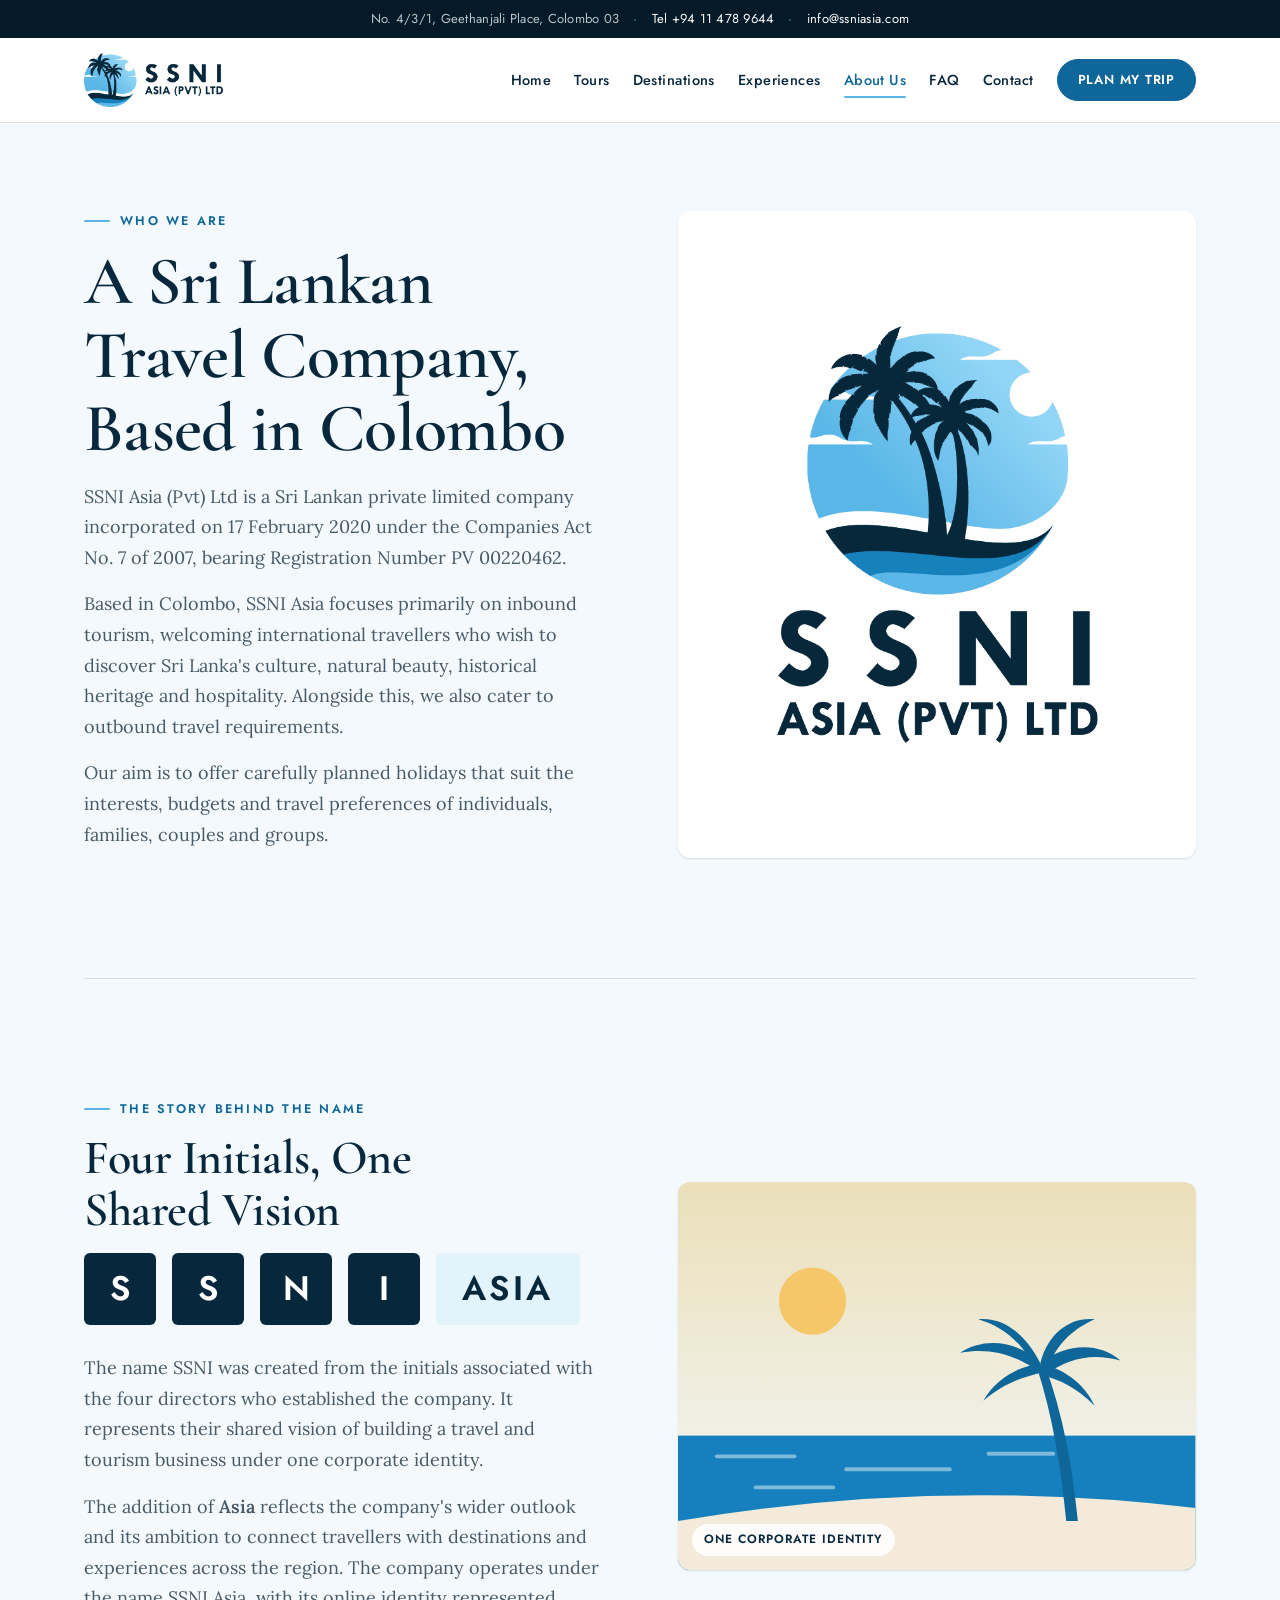
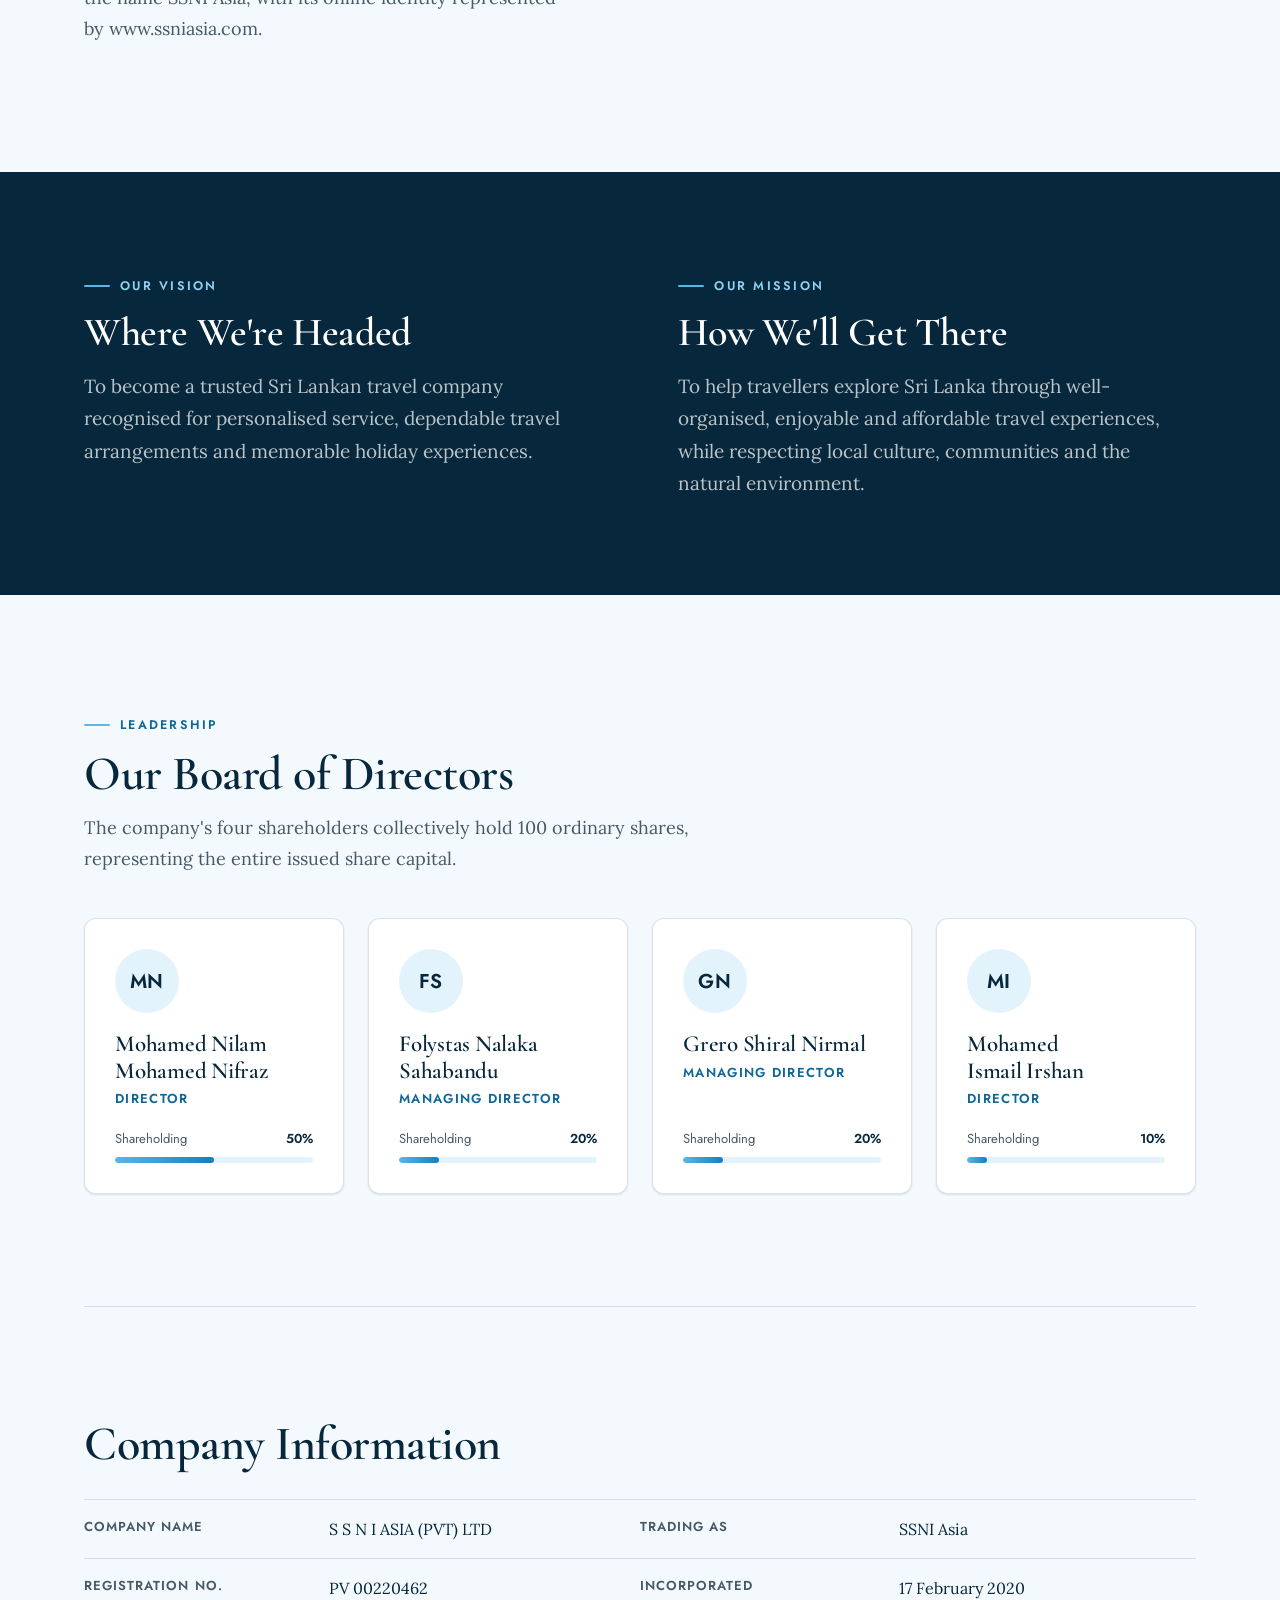
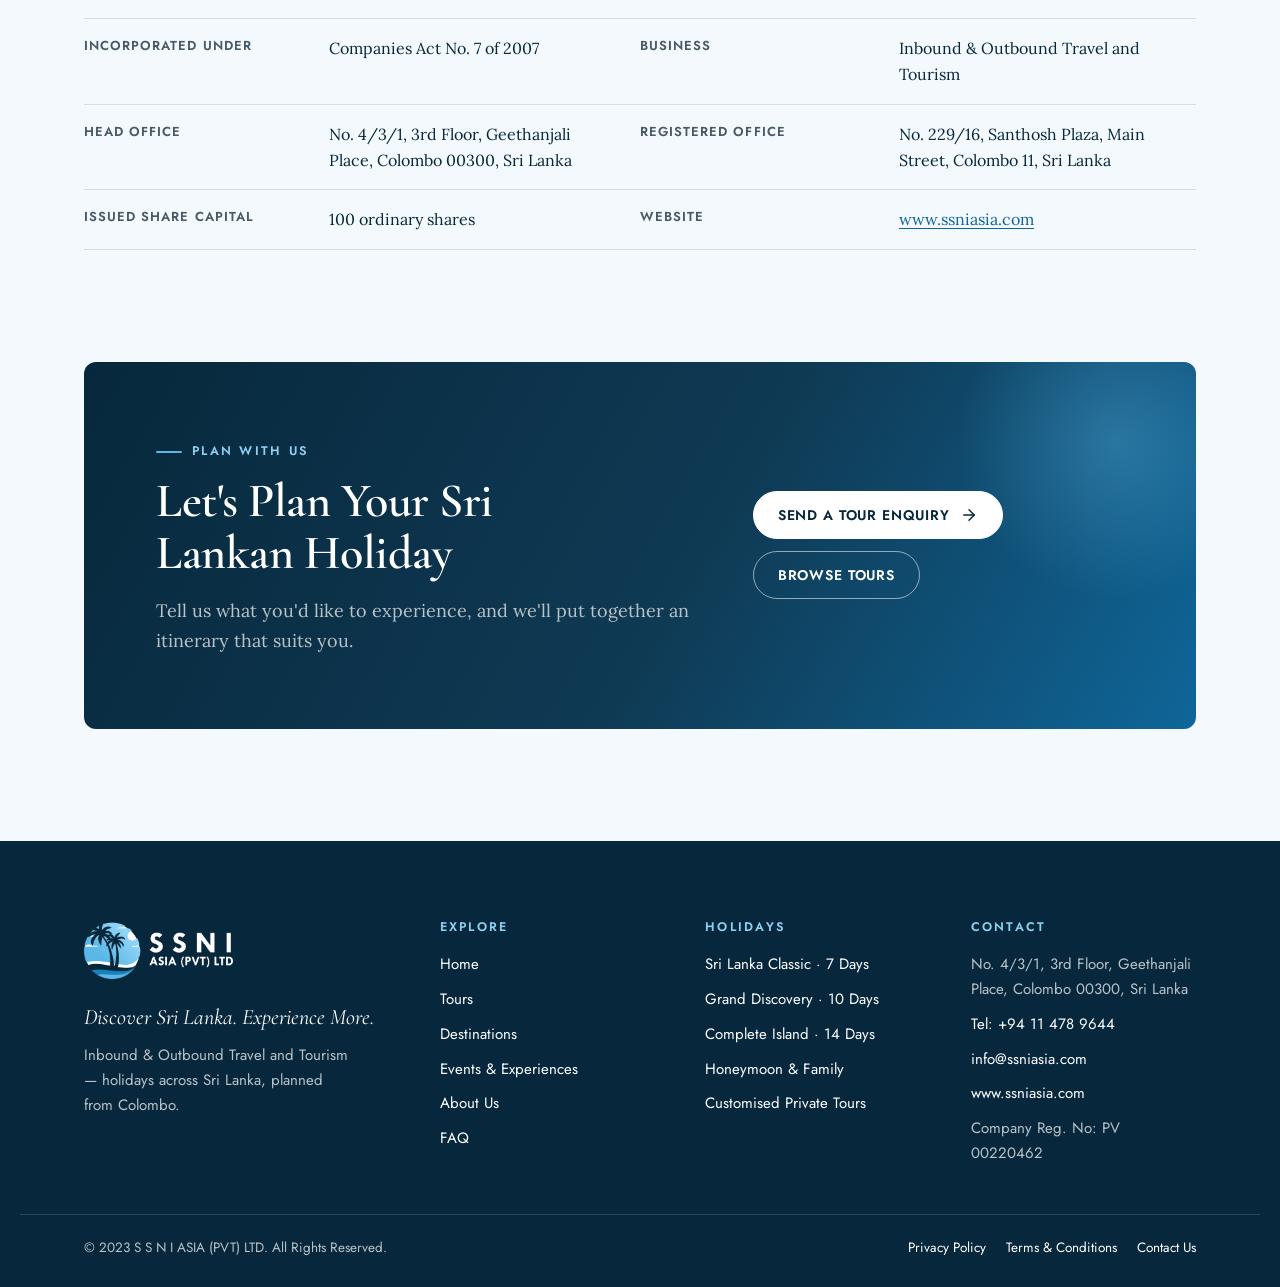
==== about.html @ af708f92 "first commit" ====
<!DOCTYPE html>
<html lang="en">
<head>
<meta charset="utf-8"/>
<meta name="viewport" content="width=device-width, initial-scale=1"/>
<title>About SSNI Asia — S S N I Asia (Pvt) Ltd, Colombo | Sri Lanka Travel Company</title>
<meta name="description" content="SSNI Asia (Pvt) Ltd is a Colombo-based travel and tourism company incorporated in 2020 (Reg. No. PV 00220462), focused on inbound tourism to Sri Lanka and outbound travel arrangements."/>
<meta name="keywords" content="SSNI Asia, S S N I Asia Pvt Ltd, Sri Lanka tours, Sri Lanka holiday packages, inbound tourism Sri Lanka, tailor-made Sri Lanka tour, Colombo travel agency, Sri Lanka travel company"/>
<meta name="robots" content="index, follow"/>
<meta name="author" content="S S N I ASIA (PVT) LTD"/>
<meta name="theme-color" content="#07283c"/>
<link rel="canonical" href="https://www.ssniasia.com/about"/>
<meta property="og:title" content="About SSNI Asia — S S N I Asia (Pvt) Ltd, Colombo | Sri Lanka Travel Company"/>
<meta property="og:description" content="SSNI Asia (Pvt) Ltd is a Colombo-based travel and tourism company incorporated in 2020 (Reg. No. PV 00220462), focused on inbound tourism to Sri Lanka and outbound travel arrangements."/>
<meta property="og:type" content="website"/>
<meta property="og:url" content="https://www.ssniasia.com/about"/>
<meta property="og:site_name" content="SSNI Asia"/>
<meta property="og:locale" content="en_GB"/>
<meta property="og:image" content="https://www.ssniasia.com/assets/img/logo-stacked.png"/>
<meta name="twitter:card" content="summary"/>
<meta name="twitter:title" content="About SSNI Asia — S S N I Asia (Pvt) Ltd, Colombo | Sri Lanka Travel Company"/>
<meta name="twitter:description" content="SSNI Asia (Pvt) Ltd is a Colombo-based travel and tourism company incorporated in 2020 (Reg. No. PV 00220462), focused on inbound tourism to Sri Lanka and outbound travel arrangements."/>
<link rel="icon" type="image/png" href="favicon.png"/>
<link rel="apple-touch-icon" href="apple-touch-icon.png"/>
<script>(function(){var d=document.documentElement;d.className+=" js";/* preloader only on a cold open or a refresh, never on internal navigation */var s=true;try{var n=performance.getEntriesByType&&performance.getEntriesByType("navigation")[0];var r=n?n.type==="reload":(performance.navigation&&performance.navigation.type===1);s=!!r||!sessionStorage.getItem("ssni-seen");sessionStorage.setItem("ssni-seen","1");}catch(e){s=true;}if(s)d.className+=" preload";})();</script>
<link rel="preconnect" href="https://fonts.googleapis.com"/>
<link rel="preconnect" href="https://fonts.gstatic.com" crossorigin/>
<link href="https://fonts.googleapis.com/css2?family=Cormorant+Garamond:ital,wght@0,500;0,600;1,500&amp;family=Jost:wght@400;500;600&amp;family=Lora:ital,wght@0,400;0,500;0,600;1,400&amp;display=swap" rel="stylesheet"/>
<link href="assets/site.css" rel="stylesheet"/>
<script src="assets/seo.js" defer></script>
<script src="assets/site.js" defer></script>
</head>
<body>
<svg xmlns="http://www.w3.org/2000/svg" style="position:absolute;width:0;height:0;overflow:hidden" aria-hidden="true" focusable="false">
<symbol id="scene-rock" viewBox="0 0 400 300"><circle cx="300" cy="86" r="24" fill="var(--s-sun)"/> <path fill="var(--s-far)" d="M0 214 Q60 196 120 208 T240 202 T400 210 V300 H0Z"/> <path fill="var(--s-mid)" d="M132 236 C138 206 146 176 156 154 C162 140 172 132 196 130 C224 128 242 132 250 144 C260 164 270 200 282 236Z"/> <path fill="var(--s-line)" d="M162 148 C190 140 226 140 248 148 L249 153 C226 146 190 146 161 153Z"/> <path fill="var(--s-near)" d="M0 242 Q14.3 229.8 28.6 242.3 Q42.9 227.9 57.1 242.6 Q71.4 224.2 85.7 239.4 Q100.0 233.0 114.3 244.0 Q128.6 229.5 142.9 240.4 Q157.1 218.9 171.4 241.8 Q185.7 221.2 200.0 241.9 Q214.3 224.0 228.6 239.9 Q242.9 224.1 257.1 244.2 Q271.4 225.7 285.7 243.4 Q300.0 223.5 314.3 239.4 Q328.6 222.3 342.9 242.5 Q357.1 228.9 371.4 239.2 Q385.7 220.7 400.0 241.8 V300 H0Z"/></symbol>
<symbol id="scene-stupa" viewBox="0 0 400 300"><circle cx="96" cy="84" r="20" fill="var(--s-sun)"/> <path fill="var(--s-far)" d="M0 222 Q100 208 200 216 T400 214 V300 H0Z"/> <path fill="var(--s-sun)" d="M138 238 C138 178 262 178 262 238Z"/> <rect x="187" y="168" width="26" height="14" fill="var(--s-sun)"/> <path fill="var(--s-sun)" d="M193 168 L200 108 L207 168Z"/> <path fill="var(--s-mid)" d="M150 222 C170 214 230 214 250 222 L252 226 C230 219 170 219 148 226Z" opacity=".35"/> <rect x="112" y="236" width="176" height="12" fill="var(--s-mid)"/> <rect x="96" y="246" width="208" height="10" fill="var(--s-mid)"/> <path fill="var(--s-near)" d="M0 254 H400 V300 H0Z"/> <path fill="var(--s-near)" d="M40 254 V214 Q40 204 48 204 Q56 204 56 214 V254Z M344 254 V214 Q344 204 352 204 Q360 204 360 214 V254Z"/></symbol>
<symbol id="scene-hills" viewBox="0 0 400 300"><circle cx="312" cy="78" r="22" fill="var(--s-sun)"/> <path fill="var(--s-far)" d="M0 168 Q90 116 190 150 T400 132 V300 H0Z"/> <path fill="var(--s-mid)" d="M0 206 Q120 156 240 196 T400 184 V300 H0Z"/> <g fill="none" stroke="var(--s-line)" stroke-width="3" stroke-linecap="round"> <path d="M30 214 Q130 176 230 206"/><path d="M50 230 Q150 194 250 222"/><path d="M70 246 Q170 212 270 238"/> <path d="M262 206 Q330 190 392 196"/><path d="M282 222 Q340 208 396 212"/></g> <path fill="var(--s-near)" d="M0 254 Q150 214 300 248 T400 240 V300 H0Z"/></symbol>
<symbol id="scene-bridge" viewBox="0 0 400 300"><circle cx="80" cy="74" r="20" fill="var(--s-sun)"/> <path fill="var(--s-far)" d="M0 150 Q100 110 200 140 T400 120 V300 H0Z"/> <path fill="var(--s-mid)" fill-rule="evenodd" d="M70 168 H330 V262 H70Z M75.2 262 V190 A9.2 9.2 0 0 1 93.7 190 V262Z M104.1 262 V190 A9.2 9.2 0 0 1 122.6 190 V262Z M133.0 262 V190 A9.2 9.2 0 0 1 151.5 190 V262Z M161.9 262 V190 A9.2 9.2 0 0 1 180.4 190 V262Z M190.8 262 V190 A9.2 9.2 0 0 1 209.2 190 V262Z M219.6 262 V190 A9.2 9.2 0 0 1 238.1 190 V262Z M248.5 262 V190 A9.2 9.2 0 0 1 267.0 190 V262Z M277.4 262 V190 A9.2 9.2 0 0 1 295.9 190 V262Z M306.3 262 V190 A9.2 9.2 0 0 1 324.8 190 V262Z"/> <rect x="64" y="160" width="272" height="9" fill="var(--s-near)"/> <rect x="150" y="146" width="70" height="14" rx="3" fill="var(--s-near)"/> <rect x="224" y="148" width="44" height="12" rx="3" fill="var(--s-near)"/> <path fill="var(--s-near)" d="M0 170 Q50 158 80 172 L84 300 H0Z M400 168 Q350 156 320 172 L316 300 H400Z"/> <path fill="var(--s-near)" d="M0 268 Q16.7 256.4 33.3 267.2 Q50.0 259.9 66.7 270.2 Q83.3 261.3 100.0 268.0 Q116.7 251.7 133.3 265.5 Q150.0 255.4 166.7 268.7 Q183.3 261.0 200.0 267.3 Q216.7 253.8 233.3 267.7 Q250.0 253.6 266.7 265.9 Q283.3 258.8 300.0 265.7 Q316.7 255.9 333.3 270.5 Q350.0 255.0 366.7 269.6 Q383.3 257.3 400.0 269.5 V300 H0Z"/></symbol>
<symbol id="scene-coast" viewBox="0 0 400 300"><circle cx="104" cy="92" r="26" fill="var(--s-sun)"/> <rect x="0" y="196" width="400" height="104" fill="var(--s-sea)"/> <g fill="none" stroke="var(--s-line)" stroke-width="3" stroke-linecap="round"> <path d="M30 212 H90"/><path d="M130 222 H210"/><path d="M60 236 H120"/><path d="M240 210 H290"/></g> <path fill="var(--s-sand)" d="M0 262 Q200 228 400 252 V300 H0Z"/> <path fill="var(--s-near)" d="M300 262 C296 222 290 182 277 142 L283 140 C298 180 305 222 309 262Z"/><path fill="var(--s-near)" d="M280 140 C262 122 236 120 218 132 C240 128 258 132 280 147ZM280 140 C268 116 250 104 232 106 C252 112 266 124 278 147ZM280 140 C286 116 304 104 322 106 C304 114 292 126 284 147ZM280 140 C300 124 326 124 342 138 C320 132 302 136 284 149ZM280 141 C266 141 246 151 236 169 C252 155 266 151 282 147ZM280 141 C296 143 314 155 322 173 C308 159 296 153 280 149Z"/></symbol>
<symbol id="scene-wildlife" viewBox="0 0 400 300"><circle cx="304" cy="96" r="30" fill="var(--s-sun)"/> <path fill="var(--s-far)" d="M0 222 Q120 208 220 218 T400 212 V300 H0Z"/> <path fill="var(--s-mid)" d="M88 252 L92 200 L78 186 L82 183 L95 195 L99 178 L104 178 L102 199 L116 187 L119 190 L104 206 L100 252Z"/> <ellipse cx="98" cy="178" rx="48" ry="11" fill="var(--s-mid)"/> <path fill="var(--s-near)" d="M142 252 V228 C137 214 140 198 152 190 C165 182 190 180 206 186 C218 178 236 182 240 196 C244 208 242 222 246 236 C248 244 252 248 257 248 L255 253 C246 253 240 247 238 239 L236 227 C232 229 228 229 226 227 L226 252 H214 V232 H198 V252 H186 V232 C176 234 166 234 160 232 V252 H148Z"/> <path fill="var(--s-near)" d="M0 250 H400 V300 H0Z"/></symbol>
<symbol id="scene-fort" viewBox="0 0 400 300"><circle cx="96" cy="88" r="22" fill="var(--s-sun)"/> <rect x="0" y="206" width="400" height="94" fill="var(--s-sea)"/> <g fill="none" stroke="var(--s-line)" stroke-width="3" stroke-linecap="round"><path d="M24 222 H84"/><path d="M110 236 H170"/><path d="M320 218 H376"/></g> <path fill="var(--s-sun)" d="M230 232 L237 140 L263 140 L270 232Z"/> <rect x="235" y="124" width="30" height="16" fill="var(--s-near)"/> <path fill="var(--s-near)" d="M233 125 Q250 106 267 125Z"/> <rect x="230" y="138" width="40" height="4" fill="var(--s-near)"/> <path fill="var(--s-near)" d="M0 244 L60 232 L340 232 L400 242 V300 H0Z"/> <path fill="var(--s-mid)" d="M300 232 V212 Q300 200 312 200 Q324 200 324 212 V232Z"/></symbol>
<symbol id="scene-forest" viewBox="0 0 400 300"><path fill="var(--s-far)" d="M0 176 Q22.2 157.8 44.4 177.1 Q66.7 146.8 88.9 175.9 Q111.1 156.6 133.3 177.8 Q155.6 142.8 177.8 176.1 Q200.0 149.9 222.2 174.4 Q244.4 161.6 266.7 175.2 Q288.9 148.0 311.1 173.4 Q333.3 143.1 355.6 174.4 Q377.8 156.3 400.0 173.3 V300 H0Z"/> <rect x="0" y="186" width="400" height="10" fill="var(--s-line)"/> <path fill="var(--s-mid)" d="M0 216 Q25.0 182.7 50.0 217.5 Q75.0 178.0 100.0 218.7 Q125.0 179.5 150.0 218.5 Q175.0 198.7 200.0 215.8 Q225.0 174.0 250.0 216.9 Q275.0 175.2 300.0 213.7 Q325.0 186.8 350.0 214.5 Q375.0 184.8 400.0 216.4 V300 H0Z"/> <rect x="0" y="226" width="400" height="8" fill="var(--s-line)"/> <path fill="var(--s-near)" d="M0 254 Q28.6 225.3 57.1 254.4 Q85.7 212.5 114.3 253.8 Q142.9 223.8 171.4 254.5 Q200.0 232.5 228.6 254.1 Q257.1 220.5 285.7 255.8 Q314.3 235.0 342.9 252.8 Q371.4 235.1 400.0 255.9 V300 H0Z"/></symbol>
<symbol id="scene-temple" viewBox="0 0 400 300"><path fill="var(--s-far)" d="M0 176 Q100 136 200 166 T400 150 V300 H0Z"/> <rect x="142" y="196" width="116" height="42" fill="var(--s-mid)"/> <path fill="var(--s-near)" d="M126 200 L150 176 L250 176 L274 200Z"/> <rect x="170" y="158" width="60" height="20" fill="var(--s-mid)"/> <path fill="var(--s-near)" d="M158 162 L178 140 L222 140 L242 162Z"/> <path fill="var(--s-near)" d="M197 140 L200 122 L203 140Z"/> <rect x="0" y="236" width="400" height="64" fill="var(--s-sea)"/> <g fill="none" stroke="var(--s-line)" stroke-width="3" stroke-linecap="round"><path d="M150 252 H250"/><path d="M170 266 H230"/><path d="M30 258 H90"/><path d="M310 262 H370"/></g></symbol>
<symbol id="scene-surf" viewBox="0 0 400 300"><circle cx="318" cy="80" r="22" fill="var(--s-sun)"/> <rect x="0" y="216" width="400" height="84" fill="var(--s-far)"/> <path fill="var(--s-mid)" d="M0 236 C80 236 140 206 178 164 C206 132 258 120 290 142 C312 158 306 184 286 186 C300 170 290 154 272 158 C238 166 228 216 302 238 L400 238 V300 H0Z"/> <g fill="none" stroke="var(--s-line)" stroke-width="3" stroke-linecap="round"><path d="M196 168 C220 144 256 136 280 150"/><path d="M40 260 H120"/><path d="M220 262 H330"/></g> <path fill="var(--s-near)" d="M0 278 Q200 262 400 276 V300 H0Z"/></symbol>
<symbol id="scene-lantern" viewBox="0 0 400 300"><g fill="none" stroke="var(--s-line)" stroke-width="2"><path d="M0 40 Q100 80 200 50 T400 44"/></g> <g fill="var(--s-sun)"> <path d="M100 72 L120 104 L100 136 L80 104Z"/><path d="M200 54 L224 92 L200 130 L176 92Z"/><path d="M310 58 L328 88 L310 118 L292 88Z"/></g> <g fill="var(--s-mid)" opacity=".55"><path d="M100 88 L110 104 L100 120 L90 104Z"/><path d="M200 72 L212 92 L200 112 L188 92Z"/><path d="M310 72 L319 88 L310 104 L301 88Z"/></g> <g stroke="var(--s-sun)" stroke-width="2" stroke-linecap="round"><path d="M94 138 V160 M100 138 V166 M106 138 V160 M194 132 V158 M200 132 V164 M206 132 V158 M304 120 V142 M310 120 V148 M316 120 V142"/></g> <path fill="var(--s-near)" d="M0 248 H40 V222 H70 V236 H96 V206 H128 V240 H164 V226 H210 V212 H236 V232 H270 V218 H306 V238 H340 V214 H370 V244 H400 V300 H0Z"/></symbol>
<symbol id="scene-peak" viewBox="0 0 400 300"><circle cx="96" cy="90" r="20" fill="var(--s-sun)"/> <path fill="var(--s-far)" d="M0 212 Q80 172 150 196 L400 186 V300 H0Z"/> <path fill="var(--s-mid)" d="M86 262 L194 96 C198 90 204 90 208 96 L320 262Z"/> <rect x="194" y="86" width="14" height="10" fill="var(--s-near)"/> <path fill="none" stroke="var(--s-sun)" stroke-width="2.5" stroke-dasharray="2 6" stroke-linecap="round" d="M150 250 L230 220 L170 190 L222 160 L190 130 L201 98"/> <path fill="var(--s-near)" d="M0 262 Q16.7 249.2 33.3 262.8 Q50.0 246.6 66.7 260.7 Q83.3 248.4 100.0 264.3 Q116.7 245.6 133.3 260.1 Q150.0 248.4 166.7 262.7 Q183.3 250.0 200.0 264.8 Q216.7 249.7 233.3 261.7 Q250.0 245.2 266.7 262.8 Q283.3 252.1 300.0 260.9 Q316.7 250.0 333.3 259.3 Q350.0 248.8 366.7 263.4 Q383.3 250.8 400.0 264.1 V300 H0Z"/></symbol>
<symbol id="scene-village" viewBox="0 0 400 300"><circle cx="100" cy="86" r="22" fill="var(--s-sun)"/> <path fill="var(--s-far)" d="M0 220 Q120 204 240 214 T400 206 V300 H0Z"/> <rect x="104" y="218" width="64" height="34" fill="var(--s-mid)"/> <path fill="var(--s-near)" d="M94 222 L136 190 L178 222Z"/> <rect x="128" y="232" width="14" height="20" fill="var(--s-near)"/> <rect x="186" y="226" width="48" height="26" fill="var(--s-mid)"/> <path fill="var(--s-near)" d="M178 230 L210 204 L242 230Z"/> <g transform="translate(14 -10)"><path fill="var(--s-near)" d="M300 262 C296 222 290 182 277 142 L283 140 C298 180 305 222 309 262Z"/><path fill="var(--s-near)" d="M280 140 C262 122 236 120 218 132 C240 128 258 132 280 147ZM280 140 C268 116 250 104 232 106 C252 112 266 124 278 147ZM280 140 C286 116 304 104 322 106 C304 114 292 126 284 147ZM280 140 C300 124 326 124 342 138 C320 132 302 136 284 149ZM280 141 C266 141 246 151 236 169 C252 155 266 151 282 147ZM280 141 C296 143 314 155 322 173 C308 159 296 153 280 149Z"/></g> <path fill="var(--s-near)" d="M0 252 H400 V300 H0Z"/></symbol>
<symbol id="scene-wetland" viewBox="0 0 400 300"><circle cx="300" cy="92" r="24" fill="var(--s-sun)"/> <path fill="var(--s-far)" d="M0 206 Q100 196 200 202 T400 198 V300 H0Z"/> <rect x="0" y="222" width="400" height="78" fill="var(--s-sea)"/> <g fill="none" stroke="var(--s-line)" stroke-width="3" stroke-linecap="round"><path d="M60 240 H150"/><path d="M220 252 H330"/><path d="M110 270 H190"/></g> <g fill="none" stroke="var(--s-near)" stroke-width="3" stroke-linecap="round"><path d="M90 110 q8 -8 16 0 q8 -8 16 0"/><path d="M140 86 q6 -6 12 0 q6 -6 12 0"/><path d="M190 120 q7 -7 14 0 q7 -7 14 0"/></g> <g stroke="var(--s-near)" stroke-width="3" stroke-linecap="round"><path d="M20 300 V238 M30 300 V226 M40 300 V244 M360 300 V232 M370 300 V220 M380 300 V240"/></g> <path fill="var(--s-near)" d="M244 222 V196 M244 196 C244 184 256 182 258 192 L268 194 L258 198 C256 212 250 216 244 222Z M240 222 L236 246 M248 222 L250 246" stroke="var(--s-near)" stroke-width="2.5"/></symbol>
<symbol id="i-arrow-right" viewBox="0 0 24 24" fill="none" stroke="currentColor" stroke-width="1.9" stroke-linecap="round" stroke-linejoin="round"><path d="M5 12h14"/><path d="m12 5 7 7-7 7"/></symbol>
<symbol id="i-arrow-left" viewBox="0 0 24 24" fill="none" stroke="currentColor" stroke-width="1.9" stroke-linecap="round" stroke-linejoin="round"><path d="M19 12H5"/><path d="m12 19-7-7 7-7"/></symbol>
<symbol id="i-phone" viewBox="0 0 24 24" fill="none" stroke="currentColor" stroke-width="1.9" stroke-linecap="round" stroke-linejoin="round"><path d="M13.832 16.568a1 1 0 0 0 1.213-.303l.355-.465A2 2 0 0 1 17 15h3a2 2 0 0 1 2 2v3a2 2 0 0 1-2 2A18 18 0 0 1 2 4a2 2 0 0 1 2-2h3a2 2 0 0 1 2 2v3a2 2 0 0 1-.598 1.5l-.466.355a1 1 0 0 0-.302 1.214 14.9 14.9 0 0 0 6.196 6.196z"/></symbol>
<symbol id="i-mail" viewBox="0 0 24 24" fill="none" stroke="currentColor" stroke-width="1.9" stroke-linecap="round" stroke-linejoin="round"><rect width="20" height="16" x="2" y="4" rx="2"/><path d="m22 7-8.97 5.7a1.94 1.94 0 0 1-2.06 0L2 7"/></symbol>
<symbol id="i-pin" viewBox="0 0 24 24" fill="none" stroke="currentColor" stroke-width="1.9" stroke-linecap="round" stroke-linejoin="round"><path d="M20 10c0 6-8 12-8 12s-8-6-8-12a8 8 0 0 1 16 0"/><circle cx="12" cy="10" r="3"/></symbol>
<symbol id="i-globe" viewBox="0 0 24 24" fill="none" stroke="currentColor" stroke-width="1.9" stroke-linecap="round" stroke-linejoin="round"><circle cx="12" cy="12" r="10"/><path d="M2 12h20"/><path d="M12 2a15.3 15.3 0 0 1 4 10 15.3 15.3 0 0 1-4 10 15.3 15.3 0 0 1-4-10 15.3 15.3 0 0 1 4-10z"/></symbol>
<symbol id="i-building" viewBox="0 0 24 24" fill="none" stroke="currentColor" stroke-width="1.9" stroke-linecap="round" stroke-linejoin="round"><rect width="16" height="20" x="4" y="2" rx="2"/><path d="M9 22v-4h6v4"/><path d="M8 6h.01M16 6h.01M12 6h.01M12 10h.01M12 14h.01M16 10h.01M16 14h.01M8 10h.01M8 14h.01"/></symbol>
<symbol id="i-id" viewBox="0 0 24 24" fill="none" stroke="currentColor" stroke-width="1.9" stroke-linecap="round" stroke-linejoin="round"><rect width="20" height="14" x="2" y="5" rx="2"/><circle cx="8" cy="12" r="2.5"/><path d="M14 10h4M14 14h4"/></symbol>
<symbol id="i-plus" viewBox="0 0 24 24" fill="none" stroke="currentColor" stroke-width="1.9" stroke-linecap="round" stroke-linejoin="round"><path d="M12 5v14"/><path d="M5 12h14"/></symbol>
<symbol id="i-check" viewBox="0 0 24 24" fill="none" stroke="currentColor" stroke-width="1.9" stroke-linecap="round" stroke-linejoin="round"><path d="M20 6 9 17l-5-5"/></symbol>
<symbol id="i-info" viewBox="0 0 24 24" fill="none" stroke="currentColor" stroke-width="1.9" stroke-linecap="round" stroke-linejoin="round"><circle cx="12" cy="12" r="10"/><path d="M12 16v-4"/><path d="M12 8h.01"/></symbol>
<symbol id="i-compass" viewBox="0 0 24 24" fill="none" stroke="currentColor" stroke-width="1.9" stroke-linecap="round" stroke-linejoin="round"><circle cx="12" cy="12" r="10"/><path d="m16.24 7.76-2.12 6.36-6.36 2.12 2.12-6.36 6.36-2.12z"/></symbol>
<symbol id="i-menu" viewBox="0 0 24 24" fill="none" stroke="currentColor" stroke-width="1.9" stroke-linecap="round" stroke-linejoin="round"><path d="M3 6h18"/><path d="M3 12h18"/><path d="M3 18h18"/></symbol>
</svg>
<div class="preloader" id="preloader" aria-hidden="true">
  <div class="preloader__mark">
    <img class="preloader__logo" src="favicon.png" alt="" width="512" height="512"/>
    <div class="preloader__bar"></div>
  </div>
</div>
<a class="sr-only skip-link" href="#main">Skip to content</a>

<div class="topbar">
  <div class="wrap topbar__inner">
    <span class="topbar__addr">No. 4/3/1, Geethanjali Place, Colombo 03</span>
    <span class="topbar__sep" aria-hidden="true">·</span>
    <a href="tel:+94114789644">Tel +94 11 478 9644</a>
    <span class="topbar__sep" aria-hidden="true">·</span>
    <a href="mailto:info@ssniasia.com">info@ssniasia.com</a>
  </div>
</div>

<header class="site-nav">
  <div class="wrap site-nav__inner">
    <a class="brand" href="./" aria-label="SSNI Asia — home">
      <img class="brand__img" src="logo.png" alt="S S N I ASIA (PVT) LTD" width="927" height="360"/>
    </a>
    <button class="nav-toggle" type="button" aria-label="Open menu" aria-expanded="false" aria-controls="site-menu"><svg aria-hidden="true" focusable="false"><use href="#i-menu"/></svg></button>
    <nav class="nav-links" id="site-menu" aria-label="Main">
      <a href="./">Home</a>
      <a href="tours.html">Tours</a>
      <a href="destinations.html">Destinations</a>
      <a href="experiences.html">Experiences</a>
      <a href="about.html" aria-current="page">About Us</a>
      <a href="faq.html">FAQ</a>
      <a href="contact.html">Contact</a>
      <a class="btn btn-primary" href="contact.html#enquiry">Plan My Trip</a>
    </nav>
  </div>
</header>
<main id="main">
<section class="section wrap split" style="padding-top:clamp(48px,7vw,80px)">
  <div>
    <span class="kicker">Who we are</span>
    <h1>A Sri Lankan Travel Company, Based in Colombo</h1>
    <p class="lead">SSNI Asia (Pvt) Ltd is a Sri Lankan private limited company incorporated on 17 February 2020 under the Companies Act No. 7 of 2007, bearing Registration Number PV 00220462.</p>
    <p class="lead">Based in Colombo, SSNI Asia focuses primarily on inbound tourism, welcoming international travellers who wish to discover Sri Lanka's culture, natural beauty, historical heritage and hospitality. Alongside this, we also cater to outbound travel requirements.</p>
    <p class="lead">Our aim is to offer carefully planned holidays that suit the interests, budgets and travel preferences of individuals, families, couples and groups.</p>
  </div>
  <figure class="plate ar-4-5" style="background:var(--color-white);display:grid;place-items:center">
    <img src="assets/img/logo-stacked.png" alt="SSNI Asia (Pvt) Ltd logo — palms over the sea" width="506" height="667" style="position:static;width:62%;height:auto;object-fit:contain" loading="lazy"/>
  </figure>
</section>

<hr class="rule rule--inset"/>

<section class="section wrap split split--reverse">
  <figure class="plate scene--dawn ar-4-3"><svg viewBox="0 0 400 300" preserveAspectRatio="xMidYMax slice" role="img" aria-label="Illustration: One corporate identity"><use href="#scene-coast"/></svg><figcaption class="plate__tag">One corporate identity</figcaption></figure>
  <div>
    <span class="kicker">The story behind the name</span>
    <h2>Four Initials, One Shared Vision</h2>
    <div class="letters" aria-hidden="true"><span>S</span><span>S</span><span>N</span><span>I</span><span class="letters__wide">ASIA</span></div>
    <p class="lead">The name SSNI was created from the initials associated with the four directors who established the company. It represents their shared vision of building a travel and tourism business under one corporate identity.</p>
    <p class="lead">The addition of <strong>Asia</strong> reflects the company's wider outlook and its ambition to connect travellers with destinations and experiences across the region. The company operates under the name SSNI Asia, with its online identity represented by www.ssniasia.com.</p>
  </div>
</section>

<section class="vm-band">
  <div class="wrap vm-band__inner">
    <div>
      <span class="kicker">Our vision</span>
      <h2>Where We're Headed</h2>
      <p>To become a trusted Sri Lankan travel company recognised for personalised service, dependable travel arrangements and memorable holiday experiences.</p>
    </div>
    <div>
      <span class="kicker">Our mission</span>
      <h2>How We'll Get There</h2>
      <p>To help travellers explore Sri Lanka through well-organised, enjoyable and affordable travel experiences, while respecting local culture, communities and the natural environment.</p>
    </div>
  </div>
</section>

<section class="section wrap">
  <div class="section-head">
    <div>
      <span class="kicker">Leadership</span>
      <h2>Our Board of Directors</h2>
      <p class="lead">The company's four shareholders collectively hold 100 ordinary shares, representing the entire issued share capital.</p>
    </div>
  </div>
  <div class="grid cols-4">
    <article class="card director" data-share>
      <div class="director__mono" aria-hidden="true">MN</div>
      <h3>Mohamed Nilam Mohamed Nifraz</h3>
      <p class="director__role">Director</p>
      <div class="share"><div class="share__row"><span>Shareholding</span><strong>50%</strong></div><div class="share__bar" role="img" aria-label="50 percent shareholding"><span style="--pct:50%"></span></div></div>
    </article>
    <article class="card director" data-share>
      <div class="director__mono" aria-hidden="true">FS</div>
      <h3>Folystas Nalaka Sahabandu</h3>
      <p class="director__role">Managing Director</p>
      <div class="share"><div class="share__row"><span>Shareholding</span><strong>20%</strong></div><div class="share__bar" role="img" aria-label="20 percent shareholding"><span style="--pct:20%"></span></div></div>
    </article>
    <article class="card director" data-share>
      <div class="director__mono" aria-hidden="true">GN</div>
      <h3>Grero Shiral Nirmal</h3>
      <p class="director__role">Managing Director</p>
      <div class="share"><div class="share__row"><span>Shareholding</span><strong>20%</strong></div><div class="share__bar" role="img" aria-label="20 percent shareholding"><span style="--pct:20%"></span></div></div>
    </article>
    <article class="card director" data-share>
      <div class="director__mono" aria-hidden="true">MI</div>
      <h3>Mohamed Ismail Irshan</h3>
      <p class="director__role">Director</p>
      <div class="share"><div class="share__row"><span>Shareholding</span><strong>10%</strong></div><div class="share__bar" role="img" aria-label="10 percent shareholding"><span style="--pct:10%"></span></div></div>
    </article>
  </div>
</section>

<hr class="rule rule--inset"/>

<section class="section wrap">
  <h2 style="margin-bottom:28px">Company Information</h2>
  <dl class="co-facts">
    <div><dt>Company name</dt><dd>S S N I ASIA (PVT) LTD</dd></div>
    <div><dt>Trading as</dt><dd>SSNI Asia</dd></div>
    <div><dt>Registration no.</dt><dd>PV 00220462</dd></div>
    <div><dt>Incorporated</dt><dd>17 February 2020</dd></div>
    <div><dt>Incorporated under</dt><dd>Companies Act No. 7 of 2007</dd></div>
    <div><dt>Business</dt><dd>Inbound &amp; Outbound Travel and Tourism</dd></div>
    <div><dt>Head office</dt><dd>No. 4/3/1, 3rd Floor, Geethanjali Place, Colombo 00300, Sri Lanka</dd></div>
    <div><dt>Registered office</dt><dd>No. 229/16, Santhosh Plaza, Main Street, Colombo 11, Sri Lanka</dd></div>
    <div><dt>Issued share capital</dt><dd>100 ordinary shares</dd></div>
    <div><dt>Website</dt><dd><a href="https://www.ssniasia.com/">www.ssniasia.com</a></dd></div>
  </dl>
</section>

<section class="section section--flush-top wrap">
  <div class="cta-band">
    <div>
      <span class="kicker">Plan with us</span>
      <h2>Let's Plan Your Sri Lankan Holiday</h2>
      <p class="lead" style="margin-bottom:0">Tell us what you'd like to experience, and we'll put together an itinerary that suits you.</p>
    </div>
    <div class="cta-row" style="margin:0">
      <a href="contact.html#enquiry" class="btn btn-light">Send a tour enquiry <svg aria-hidden="true" focusable="false"><use href="#i-arrow-right"/></svg></a>
      <a href="tours.html" class="btn btn-outline-light">Browse tours</a>
    </div>
  </div>
</section>
</main>

<footer class="site-footer">
  <div class="wrap site-footer__inner">
    <div class="footer-brand">
      <a class="brand" href="./" aria-label="SSNI Asia — home">
        <img class="brand__img" src="logo-reversed.png" alt="S S N I ASIA (PVT) LTD" width="927" height="360" loading="lazy"/>
      </a>
      <p class="footer-brand__tag">Discover Sri Lanka. Experience More.</p>
      <p>Inbound &amp; Outbound Travel and Tourism — holidays across Sri Lanka, planned from Colombo.</p>
    </div>
    <div class="footer-col">
      <h2>Explore</h2>
      <ul>
        <li><a href="./">Home</a></li>
        <li><a href="tours.html">Tours</a></li>
        <li><a href="destinations.html">Destinations</a></li>
        <li><a href="experiences.html">Events &amp; Experiences</a></li>
        <li><a href="about.html">About Us</a></li>
        <li><a href="faq.html">FAQ</a></li>
      </ul>
    </div>
    <div class="footer-col">
      <h2>Holidays</h2>
      <ul>
        <li><a href="tours.html#classic">Sri Lanka Classic · 7 Days</a></li>
        <li><a href="tours.html#grand">Grand Discovery · 10 Days</a></li>
        <li><a href="tours.html#complete">Complete Island · 14 Days</a></li>
        <li><a href="tours.html#styles">Honeymoon &amp; Family</a></li>
        <li><a href="tours.html#custom">Customised Private Tours</a></li>
      </ul>
    </div>
    <div class="footer-col">
      <h2>Contact</h2>
      <ul>
        <li>No. 4/3/1, 3rd Floor, Geethanjali Place, Colombo 00300, Sri Lanka</li>
        <li><a href="tel:+94114789644">Tel: +94 11 478 9644</a></li>
        <li><a href="mailto:info@ssniasia.com">info@ssniasia.com</a></li>
        <li><a href="https://www.ssniasia.com/">www.ssniasia.com</a></li>
        <li>Company Reg. No: PV 00220462</li>
      </ul>
    </div>
  </div>
  <div class="wrap footer-bottom">
    <span>© 2023 S S N I ASIA (PVT) LTD. All Rights Reserved.</span>
    <span class="footer-bottom__links"><a href="privacy.html">Privacy Policy</a><a href="terms.html">Terms &amp; Conditions</a><a href="contact.html">Contact Us</a></span>
  </div>
</footer>
<a class="fab" href="contact.html#enquiry" aria-label="Plan my trip — send a tour enquiry"><svg aria-hidden="true" focusable="false"><use href="#i-compass"/></svg><span>Plan My Trip</span></a>
</body>
</html>
---- assets/site.css ----
/* ==========================================================================
   SSNI Asia — "Island" design system
   Cormorant Garamond headings · Lora body · Jost UI (geometric, echoes the
   logo's wordmark). Plain CSS on plain HTML, single light theme.

   Token rules
   1. Brand tokens are sampled from logo.jpg — never hard-code a hex below
      the :root block; reach for a role token instead.
   2. Role tokens (--color-bg, --color-text, --color-brand…) are what
      components use. Retune a role and every component follows.
   3. Text-on-white uses only the -700/-900 shades (≥ 4.5:1). The pure logo
      blues (--color-ocean, --color-sky) are for marks, fills and large type.
   ========================================================================== */

:root {
  /* — brand palette, sampled from the logo — */
  --color-navy: #07283c;          /* wordmark + palm silhouettes            */
  --color-navy-900: #041a28;
  --color-navy-700: #0f3a54;
  --color-ocean: #1580bd;         /* the deep wave                           */
  --color-ocean-700: #0f6699;     /* text-safe ocean (6:1 on white)          */
  --color-sky: #5bb6e6;           /* the circle's sky                        */
  --color-sky-300: #8fd0f2;       /* the light upper sky                     */
  --color-sky-100: #e3f3fc;
  --color-sky-50: #f3f9fd;
  --color-white: #ffffff;         /* sun, clouds, the white wave             */
  /* two supporting warms — the beach and a low sun — used sparingly so the
     blues stay the brand */
  --color-sand: #f3ead9;
  --color-sun: #f6c768;

  /* — roles — */
  --color-bg: var(--color-sky-50);
  --color-surface: var(--color-white);
  --color-surface-2: var(--color-sky-100);
  --color-text: #0b2232;
  --color-text-muted: color-mix(in srgb, var(--color-text) 74%, var(--color-bg));
  --color-heading: var(--color-navy);
  --color-brand: var(--color-ocean-700);       /* buttons, links            */
  --color-brand-hover: var(--color-navy);
  --color-accent: var(--color-sky);            /* rules, marks, underlines  */
  --color-kicker: var(--color-ocean-700);
  --color-divider: color-mix(in srgb, var(--color-navy) 13%, transparent);
  --color-focus: var(--color-ocean);
  --color-band: var(--color-navy);             /* topbar, stat band, footer */
  --color-band-deep: var(--color-navy-900);
  --color-on-band: var(--color-white);
  --color-on-band-muted: color-mix(in srgb, var(--color-white) 72%, var(--color-navy));
  --color-success: #12704a;
  --color-success-bg: #e6f5ee;
  --color-error: #a3262a;
  --color-error-bg: #fbeceb;

  /* — type — */
  --font-heading: "Cormorant Garamond", Georgia, "Times New Roman", serif;
  --font-body: "Lora", Georgia, "Times New Roman", serif;
  --font-ui: "Jost", "Futura", system-ui, -apple-system, "Segoe UI", sans-serif;

  /* — shape & depth (shadows tinted with the navy, never grey) — */
  --radius-sm: 3px;
  --radius-md: 6px;
  --radius-lg: 12px;
  --radius-pill: 999px;
  --shadow-sm: 0 1px 2px color-mix(in srgb, var(--color-navy) 12%, transparent);
  --shadow-md: 0 4px 14px color-mix(in srgb, var(--color-navy) 12%, transparent);
  --shadow-lg: 0 16px 40px color-mix(in srgb, var(--color-navy) 18%, transparent);

  /* — layout — */
  --wrap: 1240px;
  --pad: clamp(16px, 5vw, 64px);
  --nav-h: 84px;
  --ease: cubic-bezier(0.4, 0, 0.2, 1);
}

/* ==========================================================================
   Base
   ========================================================================== */
*, *::before, *::after { box-sizing: border-box; }
html { -webkit-text-size-adjust: 100%; scroll-behavior: smooth; scroll-padding-top: 90px; }
@media (prefers-reduced-motion: reduce) { html { scroll-behavior: auto; } }

body {
  margin: 0;
  background: var(--color-bg);
  color: var(--color-text);
  font-family: var(--font-body);
  font-size: 16px;
  line-height: 1.65;
  -webkit-font-smoothing: antialiased;
  overflow-x: hidden;
}
img, svg, video { display: block; max-width: 100%; }
a { color: var(--color-brand); text-underline-offset: 3px; }
a:hover { color: var(--color-brand-hover); }
:focus-visible { outline: 2px solid var(--color-focus); outline-offset: 3px; border-radius: 2px; }

h1, h2, h3, h4 {
  font-family: var(--font-heading);
  color: var(--color-heading);
  font-weight: 600;
  line-height: 1.08;
  letter-spacing: -0.01em;
  margin: 0 0 16px;
  text-wrap: balance;
}
h1 { font-size: clamp(40px, 6vw, 68px); }
h2 { font-size: clamp(32px, 4.2vw, 48px); }
h3 { font-size: clamp(22px, 2.2vw, 27px); line-height: 1.15; }
p { margin: 0 0 16px; text-wrap: pretty; }
strong { font-weight: 600; }

.lead { font-size: 18px; line-height: 1.7; color: var(--color-text-muted); max-width: 60ch; }
.text-muted { color: var(--color-text-muted); }
.center { text-align: center; }
.center .lead { margin-left: auto; margin-right: auto; }

.kicker {
  display: inline-flex; align-items: center; gap: 10px;
  font-family: var(--font-ui); font-size: 12.5px; font-weight: 600;
  letter-spacing: 0.18em; text-transform: uppercase;
  color: var(--color-kicker);
  margin-bottom: 14px;
}
.kicker::before {
  content: ""; width: 26px; height: 2px; border-radius: 2px;
  background: var(--color-accent);
}
.center .kicker::after {
  content: ""; width: 26px; height: 2px; border-radius: 2px;
  background: var(--color-accent);
}

.sr-only {
  position: absolute; width: 1px; height: 1px; padding: 0; margin: -1px;
  overflow: hidden; clip: rect(0 0 0 0); white-space: nowrap; border: 0;
}
.skip-link:focus {
  position: fixed; top: 12px; left: 12px; z-index: 10000;
  width: auto; height: auto; clip: auto; margin: 0;
  padding: 10px 16px; background: var(--color-surface); border-radius: var(--radius-md);
  box-shadow: var(--shadow-md); font-family: var(--font-ui);
}

/* ==========================================================================
   Layout
   ========================================================================== */
.wrap { width: 100%; max-width: var(--wrap); margin: 0 auto; padding-left: var(--pad); padding-right: var(--pad); }
.section { padding-top: clamp(64px, 9vw, 112px); padding-bottom: clamp(64px, 9vw, 112px); }
.section--tight { padding-top: clamp(40px, 6vw, 64px); padding-bottom: clamp(40px, 6vw, 64px); }
.section--flush-top { padding-top: 0; }
.section--alt { background: var(--color-surface); }
.page-intro { padding-top: clamp(44px, 7vw, 80px); padding-bottom: clamp(28px, 4vw, 40px); }
.page-intro h1 { max-width: 18ch; }

.section-head {
  display: flex; align-items: flex-end; justify-content: space-between;
  gap: 24px; flex-wrap: wrap; margin-bottom: clamp(28px, 4vw, 44px);
}
.section-head h2 { margin: 0; }
.section-head .lead { margin: 12px 0 0; }

.grid { display: grid; gap: 24px; }
.grid.gap-lg { gap: clamp(24px, 3vw, 40px); }
.cols-2 { grid-template-columns: repeat(2, minmax(0, 1fr)); }
.cols-3 { grid-template-columns: repeat(3, minmax(0, 1fr)); }
.cols-4 { grid-template-columns: repeat(4, minmax(0, 1fr)); }
.cols-5 { grid-template-columns: repeat(5, minmax(0, 1fr)); }
@media (max-width: 1080px) { .cols-5 { grid-template-columns: repeat(3, minmax(0, 1fr)); } .cols-4 { grid-template-columns: repeat(2, minmax(0, 1fr)); } }
@media (max-width: 860px)  { .cols-3, .cols-5 { grid-template-columns: repeat(2, minmax(0, 1fr)); } }
@media (max-width: 600px)  { .cols-2, .cols-3, .cols-4, .cols-5 { grid-template-columns: minmax(0, 1fr); } }

.split { display: grid; grid-template-columns: minmax(0, 1fr) minmax(0, 1fr); gap: clamp(32px, 6vw, 80px); align-items: center; }
.split--wide-media { grid-template-columns: minmax(0, 0.9fr) minmax(0, 1.1fr); }
.split--top { align-items: start; }
@media (min-width: 861px) { .split--reverse > :first-child { order: 2; } }
@media (max-width: 860px) { .split, .split--wide-media { grid-template-columns: minmax(0, 1fr); } }

.rule { border: 0; height: 1px; background: var(--color-divider); margin: 0; }
.rule--inset { max-width: calc(var(--wrap) - 2 * var(--pad)); margin: 0 auto; width: calc(100% - 2 * var(--pad)); }

/* ==========================================================================
   Buttons
   ========================================================================== */
.btn {
  --btn-bg: transparent; --btn-fg: var(--color-heading); --btn-bd: var(--color-heading);
  position: relative; isolation: isolate; overflow: hidden;
  display: inline-flex; align-items: center; justify-content: center; gap: 10px;
  min-height: 48px; padding: 0 24px;
  font-family: var(--font-ui); font-size: 14px; font-weight: 600; letter-spacing: 0.06em; text-transform: uppercase;
  text-decoration: none; color: var(--btn-fg);
  background: var(--btn-bg); border: 1.5px solid var(--btn-bd); border-radius: var(--radius-pill);
  cursor: pointer; white-space: nowrap;
  transition: color 0.3s var(--ease), background-color 0.3s var(--ease), border-color 0.3s var(--ease), transform 0.2s var(--ease);
}
.btn svg { width: 18px; height: 18px; flex: none; transition: transform 0.3s var(--ease); }
.btn:hover svg { transform: translateX(3px); }
.btn:active { transform: translateY(1px); }
.btn-primary { --btn-bg: var(--color-brand); --btn-fg: var(--color-white); --btn-bd: var(--color-brand); }
.btn-primary:hover { --btn-bg: var(--color-brand-hover); --btn-bd: var(--color-brand-hover); color: var(--color-white); }
/* outline buttons: a fill sweeps in from the left behind the label */
.btn-secondary::before {
  content: ""; position: absolute; inset: 0; z-index: -1;
  background: var(--color-heading);
  transform: scaleX(0); transform-origin: left center;
  transition: transform 0.35s var(--ease);
}
.btn-secondary:hover { color: var(--color-white); }
.btn-secondary:hover::before { transform: scaleX(1); }
.btn-ghost {
  --btn-bd: transparent; padding: 0; min-height: 40px; border-radius: 0;
  color: var(--color-brand);
}
.btn-ghost:hover { color: var(--color-brand-hover); }
.btn-light { --btn-bg: var(--color-white); --btn-fg: var(--color-navy); --btn-bd: var(--color-white); }
.btn-light:hover { --btn-bg: var(--color-sky-300); --btn-bd: var(--color-sky-300); color: var(--color-navy); }
.btn-outline-light { --btn-fg: var(--color-white); --btn-bd: color-mix(in srgb, var(--color-white) 55%, transparent); }
.btn-outline-light:hover { --btn-bd: var(--color-white); --btn-bg: color-mix(in srgb, var(--color-white) 12%, transparent); color: var(--color-white); }
.btn-block { width: 100%; }
.btn-lg { min-height: 56px; font-size: 15px; padding: 0 32px; }
.btn[disabled] { opacity: 0.6; cursor: progress; }
.cta-row { display: flex; flex-wrap: wrap; gap: 12px; margin-top: 28px; }
@media (prefers-reduced-motion: reduce) { .btn, .btn svg, .btn-secondary::before { transition: none; } }

/* ==========================================================================
   Topbar + navigation (light bar — the logo is drawn for a white ground)
   ========================================================================== */
.topbar {
  background: var(--color-band-deep); color: var(--color-on-band-muted);
  font-family: var(--font-ui); font-size: 13px; letter-spacing: 0.02em;
}
.topbar__inner { display: flex; flex-wrap: wrap; align-items: center; justify-content: center; gap: 4px 14px; min-height: 38px; padding-top: 6px; padding-bottom: 6px; text-align: center; }
.topbar a { color: var(--color-on-band); text-decoration: none; }
.topbar a:hover { color: var(--color-sky-300); }
.topbar__sep { color: var(--color-sky); }
@media (max-width: 720px) { .topbar__addr, .topbar__addr + .topbar__sep { display: none; } }

.site-nav {
  position: sticky; top: 0; z-index: 100;
  background: color-mix(in srgb, var(--color-surface) 94%, transparent);
  -webkit-backdrop-filter: saturate(1.4) blur(10px); backdrop-filter: saturate(1.4) blur(10px);
  border-bottom: 1px solid var(--color-divider);
  transition: box-shadow 0.3s var(--ease);
}
.site-nav.is-condensed { box-shadow: var(--shadow-md); }
.site-nav__inner { display: flex; align-items: center; gap: 24px; min-height: var(--nav-h); transition: min-height 0.3s var(--ease); }
.site-nav.is-condensed .site-nav__inner { min-height: 66px; }
.brand { display: inline-flex; margin-right: auto; flex: none; }
.brand__img { height: 54px; width: auto; transition: height 0.3s var(--ease); }
.site-nav.is-condensed .brand__img { height: 44px; }

.nav-links { display: flex; align-items: center; gap: clamp(14px, 1.8vw, 28px); }
.nav-links a:not(.btn) {
  position: relative; padding: 6px 0;
  font-family: var(--font-ui); font-size: 14.5px; font-weight: 500; letter-spacing: 0.03em;
  color: var(--color-heading); text-decoration: none;
}
/* underline draws in on hover, held open for the current page */
.nav-links a:not(.btn)::after {
  content: ""; position: absolute; left: 0; right: 0; bottom: 0; height: 2px; border-radius: 2px;
  background: var(--color-accent);
  transform: scaleX(0); transform-origin: left center; transition: transform 0.3s var(--ease);
}
.nav-links a:not(.btn):hover::after,
.nav-links a[aria-current="page"]::after { transform: scaleX(1); }
.nav-links a[aria-current="page"] { color: var(--color-brand); }
.nav-links .btn { min-height: 42px; padding: 0 20px; font-size: 13px; }

.nav-toggle {
  display: none; width: 44px; height: 44px; padding: 10px;
  background: none; border: 1px solid var(--color-divider); border-radius: var(--radius-md);
  color: var(--color-heading); cursor: pointer;
}
.nav-toggle svg { width: 100%; height: 100%; }

@media (max-width: 1080px) {
  :root { --nav-h: 72px; }
  .brand__img { height: 46px; }
  .nav-toggle { display: inline-flex; }
  .nav-links {
    position: absolute; top: 100%; left: 0; right: 0;
    flex-direction: column; align-items: stretch; gap: 0;
    padding: 8px var(--pad) 20px;
    background: var(--color-surface); border-bottom: 1px solid var(--color-divider); box-shadow: var(--shadow-lg);
    display: none;
  }
  .nav-links.is-open { display: flex; }
  .nav-links a:not(.btn) { padding: 14px 0; border-bottom: 1px solid var(--color-divider); font-size: 16px; }
  .nav-links a:not(.btn)::after { display: none; }
  .nav-links .btn { margin-top: 16px; min-height: 48px; }
}
@media (prefers-reduced-motion: reduce) {
  .site-nav, .site-nav__inner, .brand__img, .nav-links a::after { transition: none; }
}

/* ==========================================================================
   Plates — framed illustration (or photo) panels
   A plate holds an inline SVG scene drawn in the logo's palette. Drop an
   <img> inside any plate and it covers the scene: the illustrations double
   as placeholders until real photography is supplied.
   ========================================================================== */
.plate {
  --sky-a: var(--color-sky-300); --sky-b: var(--color-sky-100);
  --s-sun: var(--color-white); --s-far: var(--color-sky); --s-mid: var(--color-ocean);
  --s-near: var(--color-navy); --s-sea: var(--color-ocean); --s-sand: var(--color-sand);
  --s-line: color-mix(in srgb, var(--color-white) 45%, transparent);
  position: relative; overflow: hidden; margin: 0;
  border-radius: var(--radius-lg);
  background: linear-gradient(180deg, var(--sky-a), var(--sky-b));
  box-shadow: var(--shadow-sm);
}
.plate > svg, .plate > img {
  position: absolute; inset: 0; width: 100%; height: 100%;
  transition: transform 1.2s var(--ease);
}
.plate > img { object-fit: cover; }
.plate--hover:hover > svg, .plate--hover:hover > img,
a:hover > .plate > svg, a:hover > .plate > img { transform: scale(1.045); }
.ar-1-1 { aspect-ratio: 1 / 1; }
.ar-4-3 { aspect-ratio: 4 / 3; }
.ar-3-2 { aspect-ratio: 3 / 2; }
.ar-4-5 { aspect-ratio: 4 / 5; }
.ar-16-9 { aspect-ratio: 16 / 9; }

.plate__tag {
  position: absolute; left: 14px; bottom: 14px; z-index: 1;
  padding: 6px 12px; border-radius: var(--radius-pill);
  background: color-mix(in srgb, var(--color-white) 92%, transparent);
  font-family: var(--font-ui); font-size: 12px; font-weight: 600; letter-spacing: 0.08em; text-transform: uppercase;
  color: var(--color-navy);
}

/* moods — each one re-points the scene's layer tokens */
.scene--day   { --sky-a: var(--color-sky-300); --sky-b: var(--color-sky-100); }
.scene--dawn  { --sky-a: color-mix(in srgb, var(--color-sun) 45%, var(--color-sky-100)); --sky-b: var(--color-sky-50);
                --s-sun: var(--color-sun); --s-far: var(--color-sky-300); --s-mid: var(--color-sky); --s-near: var(--color-ocean-700); }
.scene--mist  { --sky-a: var(--color-sky-100); --sky-b: var(--color-white);
                --s-far: color-mix(in srgb, var(--color-sky-300) 55%, var(--color-white)); --s-mid: var(--color-sky-300); --s-near: var(--color-ocean); --s-sun: var(--color-white); }
.scene--dusk  { --sky-a: var(--color-navy-700); --sky-b: var(--color-ocean);
                --s-sun: var(--color-sun); --s-far: color-mix(in srgb, var(--color-ocean) 60%, var(--color-navy)); --s-mid: var(--color-navy-700);
                --s-near: var(--color-navy-900); --s-sea: color-mix(in srgb, var(--color-ocean) 55%, var(--color-navy)); --s-sand: color-mix(in srgb, var(--color-sand) 30%, var(--color-navy-700));
                --s-line: color-mix(in srgb, var(--color-sun) 50%, transparent); }
.scene--night { --sky-a: var(--color-navy-900); --sky-b: var(--color-navy-700);
                --s-sun: var(--color-sun); --s-far: var(--color-navy-700); --s-mid: var(--color-navy); --s-near: var(--color-navy-900);
                --s-line: color-mix(in srgb, var(--color-sun) 60%, transparent); }

/* ==========================================================================
   Hero (home) — copy beside a crossfading carousel of plates
   ========================================================================== */
.hero { padding-top: clamp(40px, 6vw, 72px); padding-bottom: clamp(56px, 8vw, 96px); }
.hero h1 { margin-bottom: 20px; }
.hero__carousel { position: relative; }
.hero__slides { display: grid; }
.hero__slides > .plate {
  grid-area: 1 / 1; opacity: 0; visibility: hidden;
  transition: opacity 1s var(--ease), visibility 0s linear 1s;
  box-shadow: var(--shadow-lg);
}
.hero__slides > .plate.is-active { opacity: 1; visibility: visible; transition: opacity 1s var(--ease), visibility 0s; }
/* slow Ken-Burns drift on the active slide */
.hero__slides > .plate.is-active > svg { animation: kenburns 9s ease-out both; }
@keyframes kenburns { from { transform: scale(1.08) translateY(-1.5%); } to { transform: none; } }
.hero__badge {
  position: absolute; right: -14px; top: 28px; z-index: 2;
  display: flex; align-items: center; gap: 12px;
  padding: 12px 18px 12px 12px; border-radius: var(--radius-pill);
  background: var(--color-surface); box-shadow: var(--shadow-lg);
  font-family: var(--font-ui); font-size: 13px; line-height: 1.3; color: var(--color-heading);
}
.hero__badge img { width: 40px; height: 40px; }
.hero__badge strong { display: block; font-size: 14px; }
@media (max-width: 600px) { .hero__badge { right: 10px; top: 10px; } }

.hero__controls { display: flex; align-items: center; gap: 20px; margin-top: 36px; font-family: var(--font-ui); }
.hero__count { font-size: 13px; letter-spacing: 0.12em; color: var(--color-text-muted); min-width: 64px; }
.hero__count [data-carousel-current] { color: var(--color-heading); font-weight: 600; }
.hero__caption { font-size: 14px; color: var(--color-heading); font-weight: 500; flex: 1; min-width: 0; }
.hero__dots { display: flex; gap: 8px; }
.hero__dot {
  width: 9px; height: 9px; padding: 0; border-radius: 50%; border: 0; cursor: pointer;
  background: color-mix(in srgb, var(--color-navy) 22%, transparent);
  transition: background-color 0.3s, width 0.3s var(--ease);
}
.hero__dot.is-active { width: 26px; border-radius: 5px; background: var(--color-ocean); }
.hero__arrows { display: flex; gap: 8px; }
.hero__arrow {
  width: 42px; height: 42px; display: grid; place-items: center; cursor: pointer;
  border-radius: 50%; border: 1px solid var(--color-divider); background: var(--color-surface); color: var(--color-heading);
  transition: background-color 0.25s, color 0.25s, border-color 0.25s;
}
.hero__arrow:hover { background: var(--color-navy); color: var(--color-white); border-color: var(--color-navy); }
.hero__arrow svg { width: 18px; height: 18px; }
@media (max-width: 860px) { .hero__intro { order: 2; } .hero__carousel { order: 1; } .hero__controls { margin-top: 24px; } }
@media (max-width: 520px) { .hero__caption { display: none; } }

/* staggered entrance (pure CSS, gated on .js so no-JS visitors see it all) */
.js .hero__intro > * { opacity: 0; transform: translateY(16px); animation: rise 0.8s var(--ease) forwards; }
.js .hero__intro > :nth-child(2) { animation-delay: 0.08s; }
.js .hero__intro > :nth-child(3) { animation-delay: 0.16s; }
.js .hero__intro > :nth-child(4) { animation-delay: 0.24s; }
.js .hero__intro > :nth-child(5) { animation-delay: 0.32s; }
.js.preload .hero__intro > * { animation-delay: 1.1s; }
@keyframes rise { to { opacity: 1; transform: none; } }
@media (prefers-reduced-motion: reduce) {
  .hero__slides > .plate, .hero__slides > .plate.is-active { transition: none; }
  .hero__slides > .plate.is-active > svg { animation: none; }
  .js .hero__intro > * { opacity: 1; transform: none; animation: none; }
}

/* ==========================================================================
   Cards, numerals, tags
   ========================================================================== */
.card {
  background: var(--color-surface); border: 1px solid var(--color-divider); border-radius: var(--radius-lg);
  padding: clamp(22px, 2.5vw, 30px); box-shadow: var(--shadow-sm);
  display: flex; flex-direction: column;
}
.card__title { font-family: var(--font-heading); font-weight: 600; font-size: 24px; line-height: 1.15; color: var(--color-heading); margin: 0 0 8px; }
.card__body { color: var(--color-text-muted); margin: 0 0 16px; }
.card > .btn-ghost { margin-top: auto; align-self: flex-start; }
.card--link { text-decoration: none; color: inherit; transition: transform 0.35s var(--ease), box-shadow 0.35s var(--ease); }
.card--link:hover { transform: translateY(-4px); box-shadow: var(--shadow-lg); color: inherit; }
@media (prefers-reduced-motion: reduce) { .card--link, .card--link:hover { transition: none; transform: none; } }

.numeral { font-family: var(--font-heading); font-style: italic; font-weight: 500; font-size: 44px; line-height: 1; color: var(--color-sky); }
.numeral--sm { font-size: 30px; }

.tag {
  display: inline-flex; align-items: center; gap: 6px;
  padding: 4px 12px; border-radius: var(--radius-pill);
  background: var(--color-surface-2); color: var(--color-ocean-700);
  font-family: var(--font-ui); font-size: 12px; font-weight: 600; letter-spacing: 0.08em; text-transform: uppercase;
}
.tag--navy { background: var(--color-navy); color: var(--color-white); }

/* tile = plate + caption, used for categories and destinations */
.tile { display: block; text-decoration: none; color: inherit; }
.tile .plate { margin-bottom: 14px; }
.tile__title { font-family: var(--font-heading); font-weight: 600; font-size: 23px; line-height: 1.15; color: var(--color-heading); margin: 0 0 4px; }
.tile__meta { font-family: var(--font-ui); font-size: 13px; letter-spacing: 0.04em; color: var(--color-text-muted); }
.tile:hover .tile__title { color: var(--color-brand); }

/* ==========================================================================
   Services list (home) — numbered checklist in a ruled grid
   ========================================================================== */
.services { display: grid; grid-template-columns: repeat(2, minmax(0, 1fr)); gap: 0 clamp(24px, 4vw, 56px); counter-reset: svc; margin: 0; padding: 0; list-style: none; }
.services li {
  counter-increment: svc;
  display: grid; grid-template-columns: 48px 1fr; align-items: baseline;
  padding: 18px 0; border-bottom: 1px solid var(--color-divider);
  font-size: 17px; color: var(--color-heading);
}
.services li::before { content: counter(svc, decimal-leading-zero); font-family: var(--font-heading); font-style: italic; font-size: 22px; color: var(--color-sky); }
@media (max-width: 700px) { .services { grid-template-columns: minmax(0, 1fr); } }

/* ==========================================================================
   Routes (tours) — card with a stop-by-stop rail
   ========================================================================== */
.route { padding: 0; overflow: hidden; }
.route__head { position: relative; }
.route__days {
  position: absolute; top: 16px; left: 16px; z-index: 1;
  display: grid; place-items: center; width: 74px; height: 74px; border-radius: 50%;
  background: var(--color-surface); box-shadow: var(--shadow-md);
  font-family: var(--font-ui); text-align: center; line-height: 1;
}
.route__days strong { display: block; font-family: var(--font-heading); font-size: 30px; color: var(--color-navy); }
.route__days span { font-size: 10.5px; letter-spacing: 0.14em; text-transform: uppercase; color: var(--color-text-muted); }
.route .plate { border-radius: 0; box-shadow: none; }
.route__body { padding: clamp(22px, 2.5vw, 30px); display: flex; flex-direction: column; flex: 1; }
.route__label { font-family: var(--font-ui); font-size: 12px; font-weight: 600; letter-spacing: 0.14em; text-transform: uppercase; color: var(--color-text-muted); margin: 4px 0 10px; }
.stops { list-style: none; margin: 0 0 22px; padding: 0; display: flex; flex-wrap: wrap; row-gap: 10px; }
.stops li {
  position: relative; display: inline-flex; align-items: center;
  font-family: var(--font-ui); font-size: 14px; font-weight: 500; color: var(--color-heading);
}
.stops li::before {
  content: ""; width: 9px; height: 9px; margin-right: 7px; border-radius: 50%;
  border: 2px solid var(--color-ocean); background: var(--color-surface); flex: none;
}
.stops li:not(:last-child)::after {
  content: ""; width: 18px; height: 2px; margin: 0 7px; border-radius: 2px;
  background: var(--color-sky-300);
}
.stops li:first-child::before, .stops li:last-child::before { background: var(--color-ocean); }
.route .btn { margin-top: auto; align-self: flex-start; }

.note {
  display: flex; gap: 14px; align-items: flex-start;
  padding: 18px 22px; border-radius: var(--radius-md);
  background: var(--color-surface-2); border-left: 3px solid var(--color-sky);
  font-size: 15px; color: var(--color-text-muted);
}
.note svg { width: 20px; height: 20px; flex: none; color: var(--color-ocean); margin-top: 3px; }
.note p { margin: 0; }

/* ==========================================================================
   Stat band (home) — count-up figures on the navy band
   ========================================================================== */
.stat-band { background: var(--color-band); color: var(--color-on-band); position: relative; overflow: hidden; }
/* the logo's wave, echoed along the band's lower edge */
.stat-band::after {
  content: ""; position: absolute; left: -5%; right: -5%; bottom: -40px; height: 90px;
  border-radius: 50% 50% 0 0 / 100% 100% 0 0;
  background: color-mix(in srgb, var(--color-ocean) 30%, transparent);
  pointer-events: none;
}
.stat-band__inner { display: grid; grid-template-columns: repeat(4, minmax(0, 1fr)); gap: 32px; padding-top: clamp(48px, 7vw, 80px); padding-bottom: clamp(56px, 8vw, 96px); position: relative; z-index: 1; }
.stat { text-align: center; }
.stat__value { font-family: var(--font-heading); font-size: clamp(46px, 6vw, 72px); font-weight: 500; line-height: 1; color: var(--color-white); }
.stat__label { margin-top: 10px; font-family: var(--font-ui); font-size: 13px; letter-spacing: 0.14em; text-transform: uppercase; color: var(--color-sky-300); }
@media (max-width: 760px) { .stat-band__inner { grid-template-columns: repeat(2, minmax(0, 1fr)); row-gap: 40px; } }

/* ==========================================================================
   "How we plan" — copy beside numbered points
   ========================================================================== */
.advice { display: grid; grid-template-columns: minmax(0, 0.85fr) minmax(0, 1.15fr); gap: clamp(32px, 6vw, 80px); align-items: start; }
.advice__points { display: grid; grid-template-columns: repeat(2, minmax(0, 1fr)); gap: 36px 32px; }
.point__num { font-family: var(--font-heading); font-style: italic; font-size: 26px; color: var(--color-sky); line-height: 1; }
.point__title { font-family: var(--font-heading); font-size: 24px; font-weight: 600; color: var(--color-heading); margin: 10px 0 8px; padding-top: 12px; border-top: 1px solid var(--color-divider); }
.point p { color: var(--color-text-muted); margin: 0; }
@media (max-width: 860px) { .advice { grid-template-columns: minmax(0, 1fr); } }
@media (max-width: 520px) { .advice__points { grid-template-columns: minmax(0, 1fr); } }

/* ==========================================================================
   CTA band + info card
   ========================================================================== */
.cta-band {
  position: relative; overflow: hidden; border-radius: var(--radius-lg);
  background: linear-gradient(120deg, var(--color-navy) 0%, var(--color-navy-700) 55%, var(--color-ocean-700) 100%);
  color: var(--color-on-band);
  padding: clamp(36px, 6vw, 72px);
  display: grid; grid-template-columns: minmax(0, 1.2fr) minmax(0, 0.8fr); gap: 40px; align-items: center;
}
.cta-band h2 { color: var(--color-white); }
.cta-band .lead { color: var(--color-on-band-muted); }
.cta-band .kicker { color: var(--color-sky-300); }
.cta-band::before {
  content: ""; position: absolute; right: -80px; top: -80px; width: 320px; aspect-ratio: 1; border-radius: 50%;
  background: radial-gradient(circle, color-mix(in srgb, var(--color-sky) 35%, transparent), transparent 70%);
  pointer-events: none;
}
@media (max-width: 860px) { .cta-band { grid-template-columns: minmax(0, 1fr); } }

.info-card {
  display: grid; gap: 18px; position: relative;
  padding: 26px; border-radius: var(--radius-lg);
  background: color-mix(in srgb, var(--color-white) 8%, transparent);
  border: 1px solid color-mix(in srgb, var(--color-white) 18%, transparent);
  font-family: var(--font-ui); font-size: 15px;
}
.info-card > div { display: flex; gap: 14px; align-items: flex-start; }
.info-card svg { width: 20px; height: 20px; flex: none; color: var(--color-sky-300); margin-top: 2px; }
.info-card a { color: var(--color-white); text-decoration: none; }
.info-card a:hover { color: var(--color-sky-300); text-decoration: underline; }

.info-list { display: grid; gap: 0; margin-top: 28px; }
.info-list > div { display: flex; gap: 16px; padding: 18px 0; border-bottom: 1px solid var(--color-divider); }
.info-list > div:first-child { border-top: 1px solid var(--color-divider); }
.info-list svg { width: 22px; height: 22px; flex: none; color: var(--color-ocean); margin-top: 2px; }
.info-list strong { display: block; font-family: var(--font-ui); font-weight: 600; font-size: 13px; letter-spacing: 0.12em; text-transform: uppercase; color: var(--color-heading); margin-bottom: 4px; }
.info-list span { display: block; }

.map-frame { position: relative; aspect-ratio: 4 / 3; border-radius: var(--radius-lg); overflow: hidden; background: var(--color-surface-2); box-shadow: var(--shadow-sm); }
.map-frame iframe { position: absolute; inset: 0; width: 100%; height: 100%; border: 0; }

/* ==========================================================================
   Filters (destinations)
   ========================================================================== */
.filter-label { font-family: var(--font-ui); font-size: 12px; font-weight: 600; letter-spacing: 0.16em; text-transform: uppercase; color: var(--color-text-muted); margin: 0 0 12px; }
.chip-row { display: flex; flex-wrap: wrap; gap: 10px; }
.chip {
  min-height: 42px; padding: 0 18px; border-radius: var(--radius-pill); cursor: pointer;
  font-family: var(--font-ui); font-size: 14px; font-weight: 500; letter-spacing: 0.02em;
  color: var(--color-heading); background: var(--color-surface); border: 1px solid var(--color-divider);
  transition: background-color 0.25s, color 0.25s, border-color 0.25s;
}
.chip:hover { border-color: var(--color-ocean); color: var(--color-ocean-700); }
.chip[aria-pressed="true"] { background: var(--color-navy); border-color: var(--color-navy); color: var(--color-white); }
.chip__count { opacity: 0.6; margin-left: 4px; font-size: 12px; }
.result-count { font-family: var(--font-ui); font-size: 14px; color: var(--color-text-muted); }

.dest-group { margin-bottom: clamp(48px, 7vw, 80px); }
.dest-group[hidden] { display: none; }
.dest-group__head { display: flex; align-items: baseline; gap: 16px; margin-bottom: 28px; padding-bottom: 14px; border-bottom: 1px solid var(--color-divider); }
.dest-group__head h2 { margin: 0; font-size: clamp(28px, 3.4vw, 38px); }
.dest-grid { display: grid; grid-template-columns: repeat(auto-fill, minmax(min(100%, 260px), 1fr)); gap: 28px 24px; }
.dest-card { display: flex; flex-direction: column; }
.dest-card .plate { margin-bottom: 14px; }
.dest-card h3 { margin: 0 0 6px; font-size: 23px; }
.dest-card p { color: var(--color-text-muted); font-size: 15px; margin: 0 0 10px; }
.dest-card__add {
  margin-top: auto; align-self: flex-start;
  display: inline-flex; align-items: center; gap: 6px;
  font-family: var(--font-ui); font-size: 13px; font-weight: 600; letter-spacing: 0.06em; text-transform: uppercase;
  color: var(--color-brand); text-decoration: none;
}
.dest-card__add svg { width: 16px; height: 16px; }
.dest-card__add:hover { color: var(--color-brand-hover); }

/* ==========================================================================
   Experiences
   ========================================================================== */
.exp-group { display: grid; grid-template-columns: minmax(0, 0.7fr) minmax(0, 1.3fr); gap: clamp(28px, 5vw, 64px); padding: clamp(36px, 5vw, 56px) 0; border-top: 1px solid var(--color-divider); }
.exp-group:last-child { border-bottom: 1px solid var(--color-divider); }
.exp-group h2 { font-size: clamp(28px, 3.4vw, 38px); }
.exp-group .plate { margin-top: 20px; }
.exp-list { display: grid; grid-template-columns: repeat(2, minmax(0, 1fr)); gap: 16px; align-content: start; }
.exp-item { padding: 22px; border-radius: var(--radius-md); background: var(--color-surface); border: 1px solid var(--color-divider); }
.exp-item h3 { font-size: 22px; margin: 0 0 6px; }
.exp-item p { margin: 0; font-size: 15px; color: var(--color-text-muted); }
@media (max-width: 860px) { .exp-group { grid-template-columns: minmax(0, 1fr); } }
@media (max-width: 560px) { .exp-list { grid-template-columns: minmax(0, 1fr); } }

/* ==========================================================================
   About — the four letters, vision/mission band, directors, fact table
   ========================================================================== */
.letters { display: flex; gap: clamp(8px, 1.5vw, 16px); margin: 8px 0 28px; flex-wrap: wrap; }
.letters span {
  display: grid; place-items: center; width: clamp(58px, 8vw, 84px); aspect-ratio: 1;
  border-radius: var(--radius-md); background: var(--color-navy); color: var(--color-white);
  font-family: var(--font-ui); font-weight: 600; font-size: clamp(28px, 4vw, 40px);
}
.letters span.letters__wide { width: auto; padding: 0 clamp(16px, 2.4vw, 26px); background: var(--color-sky-100); color: var(--color-navy); letter-spacing: 0.1em; }

.vm-band { background: var(--color-band); color: var(--color-on-band); }
.vm-band__inner { display: grid; grid-template-columns: repeat(2, minmax(0, 1fr)); gap: clamp(32px, 6vw, 80px); padding-top: clamp(56px, 8vw, 96px); padding-bottom: clamp(56px, 8vw, 96px); }
.vm-band h2 { color: var(--color-white); font-size: clamp(28px, 3.4vw, 40px); }
.vm-band .kicker { color: var(--color-sky-300); }
.vm-band p { font-size: 19px; line-height: 1.7; color: var(--color-on-band-muted); margin: 0; }
@media (max-width: 760px) { .vm-band__inner { grid-template-columns: minmax(0, 1fr); } }

.director { text-align: left; }
.director__mono {
  width: 64px; height: 64px; border-radius: 50%; display: grid; place-items: center; margin-bottom: 18px;
  background: var(--color-sky-100); color: var(--color-navy);
  font-family: var(--font-ui); font-weight: 600; font-size: 20px; letter-spacing: 0.04em;
}
.director h3 { font-size: 23px; margin-bottom: 4px; }
.director__role { font-family: var(--font-ui); font-size: 13px; font-weight: 600; letter-spacing: 0.1em; text-transform: uppercase; color: var(--color-ocean-700); margin: 0 0 18px; }
.share { margin-top: auto; }
.share__row { display: flex; justify-content: space-between; font-family: var(--font-ui); font-size: 13px; color: var(--color-text-muted); margin-bottom: 8px; }
.share__row strong { color: var(--color-heading); }
.share__bar { height: 6px; border-radius: 6px; background: var(--color-surface-2); overflow: hidden; }
.share__bar span { display: block; height: 100%; width: var(--pct); border-radius: 6px; background: linear-gradient(90deg, var(--color-sky), var(--color-ocean)); transform-origin: left; transition: transform 1.2s var(--ease); }
.js [data-share]:not(.is-visible) .share__bar span { transform: scaleX(0); }
@media (prefers-reduced-motion: reduce) { .share__bar span { transition: none; } .js [data-share] .share__bar span { transform: none; } }

.co-facts { margin: 0; display: grid; grid-template-columns: repeat(2, minmax(0, 1fr)); border-top: 1px solid var(--color-divider); }
.co-facts > div { display: grid; grid-template-columns: minmax(0, 0.9fr) minmax(0, 1.1fr); gap: 16px; padding: 16px 0; border-bottom: 1px solid var(--color-divider); }
.co-facts > div:nth-child(odd) { padding-right: 32px; }
.co-facts dt { font-family: var(--font-ui); font-size: 13px; font-weight: 600; letter-spacing: 0.08em; text-transform: uppercase; color: var(--color-text-muted); }
.co-facts dd { margin: 0; color: var(--color-heading); }
@media (max-width: 760px) { .co-facts { grid-template-columns: minmax(0, 1fr); } .co-facts > div:nth-child(odd) { padding-right: 0; } }
@media (max-width: 460px) { .co-facts > div { grid-template-columns: minmax(0, 1fr); gap: 4px; } }

/* ==========================================================================
   FAQ accordion
   ========================================================================== */
.faq { max-width: 860px; }
.faq details { border-bottom: 1px solid var(--color-divider); }
.faq details:first-child { border-top: 1px solid var(--color-divider); }
.faq summary {
  list-style: none; cursor: pointer;
  display: flex; align-items: center; justify-content: space-between; gap: 24px;
  padding: 22px 0;
  font-family: var(--font-heading); font-size: clamp(21px, 2.2vw, 25px); font-weight: 600; line-height: 1.25; color: var(--color-heading);
}
.faq summary::-webkit-details-marker { display: none; }
.faq summary:hover { color: var(--color-brand); }
.faq__icon {
  width: 34px; height: 34px; flex: none; border-radius: 50%; display: grid; place-items: center;
  border: 1px solid var(--color-divider); color: var(--color-ocean);
  transition: transform 0.3s var(--ease), background-color 0.3s, color 0.3s;
}
.faq__icon svg { width: 16px; height: 16px; }
.faq details[open] .faq__icon { transform: rotate(45deg); background: var(--color-navy); color: var(--color-white); border-color: var(--color-navy); }
.faq__answer { padding: 0 56px 24px 0; color: var(--color-text-muted); font-size: 17px; }
.faq__answer p:last-child { margin-bottom: 0; }
@media (prefers-reduced-motion: reduce) { .faq__icon { transition: none; } }

/* ==========================================================================
   Forms
   ========================================================================== */
.form-card { background: var(--color-surface); border: 1px solid var(--color-divider); border-radius: var(--radius-lg); padding: clamp(22px, 3.5vw, 40px); box-shadow: var(--shadow-md); }
.form-section { border: 0; padding: 0; margin: 0 0 26px; min-width: 0; }
.form-section legend {
  padding: 0; margin-bottom: 16px; width: 100%;
  font-family: var(--font-ui); font-size: 12.5px; font-weight: 600; letter-spacing: 0.16em; text-transform: uppercase; color: var(--color-kicker);
}
.field { display: flex; flex-direction: column; gap: 7px; margin-bottom: 16px; min-width: 0; }
.field-row { display: grid; grid-template-columns: repeat(2, minmax(0, 1fr)); gap: 0 16px; }
@media (max-width: 560px) { .field-row { grid-template-columns: minmax(0, 1fr); } }
.field label, .field .label { font-family: var(--font-ui); font-size: 14px; font-weight: 500; color: var(--color-heading); }
.field .req { color: var(--color-ocean-700); }
.field .hint { font-family: var(--font-ui); font-size: 12.5px; color: var(--color-text-muted); }
.input {
  width: 100%; min-height: 50px; padding: 12px 14px;
  font: inherit; font-size: 16px; color: var(--color-text);
  background: var(--color-sky-50); border: 1px solid color-mix(in srgb, var(--color-navy) 20%, transparent); border-radius: var(--radius-md);
  transition: border-color 0.2s, box-shadow 0.2s, background-color 0.2s;
}
.input::placeholder { color: color-mix(in srgb, var(--color-text) 45%, transparent); }
.input:hover { border-color: color-mix(in srgb, var(--color-navy) 38%, transparent); }
.input:focus { outline: none; background: var(--color-white); border-color: var(--color-ocean); box-shadow: 0 0 0 3px color-mix(in srgb, var(--color-sky) 35%, transparent); }
.input[aria-invalid="true"] { border-color: var(--color-error); }
textarea.input { min-height: 110px; resize: vertical; line-height: 1.55; }
select.input {
  appearance: none; -webkit-appearance: none; padding-right: 40px; cursor: pointer;
  background-image: linear-gradient(45deg, transparent 50%, var(--color-ocean) 50%), linear-gradient(135deg, var(--color-ocean) 50%, transparent 50%);
  background-position: calc(100% - 20px) 50%, calc(100% - 14px) 50%;
  background-size: 6px 6px; background-repeat: no-repeat;
}
.form-foot { font-family: var(--font-ui); font-size: 13px; color: var(--color-text-muted); margin: 14px 0 0; text-align: center; }

.form-feedback { padding: 14px 18px; border-radius: var(--radius-md); margin-bottom: 18px; font-family: var(--font-ui); font-size: 15px; }
.form-feedback--error { background: var(--color-error-bg); color: var(--color-error); border: 1px solid color-mix(in srgb, var(--color-error) 25%, transparent); }
.form-feedback--success { background: var(--color-success-bg); color: var(--color-success); border: 1px solid color-mix(in srgb, var(--color-success) 25%, transparent); }

/* confirmation panel that replaces the form after a successful enquiry */
.confirm { text-align: center; padding: clamp(16px, 3vw, 32px) 0; }
.confirm[hidden] { display: none; }
.confirm__icon { width: 72px; height: 72px; margin: 0 auto 20px; border-radius: 50%; display: grid; place-items: center; background: var(--color-sky-100); color: var(--color-ocean); }
.confirm__icon svg { width: 34px; height: 34px; }
.confirm h2 { font-size: clamp(28px, 3.4vw, 38px); }
.confirm p { color: var(--color-text-muted); max-width: 46ch; margin-left: auto; margin-right: auto; }

/* honeypot — off-screen rather than display:none, which some bots skip */
.hp-field { position: absolute; left: -10000px; top: auto; width: 1px; height: 1px; overflow: hidden; }

/* ==========================================================================
   Prose (privacy, terms)
   ========================================================================== */
.prose { max-width: 760px; }
.prose h2 { font-size: clamp(26px, 3vw, 32px); margin-top: 44px; }
.prose ul { padding-left: 22px; margin: 0 0 16px; }
.prose li { margin-bottom: 6px; }
.prose .meta { font-family: var(--font-ui); font-size: 14px; color: var(--color-text-muted); }

/* ==========================================================================
   Footer
   ========================================================================== */
.site-footer { background: var(--color-band); color: var(--color-on-band-muted); font-family: var(--font-ui); font-size: 15px; margin-top: clamp(64px, 9vw, 112px); }
.site-footer--flush { margin-top: 0; }
.site-footer__inner { display: grid; grid-template-columns: minmax(0, 1.4fr) repeat(3, minmax(0, 1fr)); gap: 40px; padding-top: clamp(56px, 7vw, 80px); padding-bottom: 48px; }
.footer-brand .brand__img { height: 58px; margin-bottom: 20px; }
.footer-brand__tag { font-family: var(--font-heading); font-style: italic; font-size: 22px; color: var(--color-white); margin: 0 0 8px; }
.footer-brand p { max-width: 36ch; }
.footer-col h2 { font-family: var(--font-ui); font-size: 12.5px; font-weight: 600; letter-spacing: 0.18em; text-transform: uppercase; color: var(--color-sky-300); margin: 0 0 18px; }
.footer-col ul { list-style: none; margin: 0; padding: 0; display: grid; gap: 10px; }
.site-footer a { color: var(--color-on-band); text-decoration: none; }
.site-footer a:hover { color: var(--color-sky-300); text-decoration: underline; }
.footer-bottom {
  display: flex; flex-wrap: wrap; justify-content: space-between; gap: 12px 24px;
  padding-top: 22px; padding-bottom: 28px; border-top: 1px solid color-mix(in srgb, var(--color-white) 14%, transparent);
  font-size: 13.5px;
}
.footer-bottom__links { display: flex; flex-wrap: wrap; gap: 8px 20px; }
@media (max-width: 960px) { .site-footer__inner { grid-template-columns: repeat(2, minmax(0, 1fr)); } .footer-brand { grid-column: 1 / -1; } }
@media (max-width: 520px) { .site-footer__inner { grid-template-columns: minmax(0, 1fr); } }

/* ==========================================================================
   Motion — scroll reveal (.reveal added by site.js; .js set in <head>)
   ========================================================================== */
.reveal { transition: opacity 0.6s var(--ease), transform 0.6s var(--ease); }
.js .reveal { opacity: 0; transform: translateY(16px); }
.js .reveal.is-visible { opacity: 1; transform: none; }
@media (prefers-reduced-motion: reduce) {
  .js .reveal, .js .reveal.is-visible { opacity: 1; transform: none; transition: none; }
  .plate > svg, .plate > img { transition: none; }
}

/* ==========================================================================
   Preloader — white ground, the emblem rising, an ocean bar filling.
   display:none by default so a no-JS visit never sees it; shown only when
   <head> has added .preload (cold open or reload, never internal nav).
   ========================================================================== */
.preloader {
  display: none; position: fixed; inset: 0; z-index: 9999;
  background: var(--color-white); align-items: center; justify-content: center;
  transition: opacity 0.5s ease;
}
.js.preload .preloader { display: flex; }
.preloader.is-hidden { opacity: 0; pointer-events: none; }
.preloader__mark { display: flex; flex-direction: column; align-items: center; gap: 34px; }
.preloader__logo { width: 132px; height: auto; opacity: 0; transform: translateY(10px) scale(0.94); animation: preIn 0.7s var(--ease) 0.05s forwards; }
.preloader__bar { width: 220px; height: 3px; border-radius: 3px; background: var(--color-sky-100); overflow: hidden; position: relative; }
.preloader__bar::after {
  content: ""; position: absolute; inset: 0; background: linear-gradient(90deg, var(--color-sky), var(--color-ocean));
  transform: scaleX(0); transform-origin: left center; animation: preBar 1.1s var(--ease) 0.2s forwards;
}
@keyframes preIn { to { opacity: 1; transform: none; } }
@keyframes preBar { to { transform: scaleX(1); } }
@media (prefers-reduced-motion: reduce) {
  .preloader { transition: none; }
  .preloader__logo { animation: none; opacity: 1; transform: none; }
  .preloader__bar::after { animation: none; transform: scaleX(1); }
}

/* ==========================================================================
   Floating "Plan my trip" button
   ========================================================================== */
.fab {
  position: fixed; right: 18px; bottom: 18px; z-index: 90;
  display: inline-flex; align-items: center; gap: 10px;
  min-height: 52px; padding: 0 20px 0 16px; border-radius: var(--radius-pill);
  background: var(--color-navy); color: var(--color-white); text-decoration: none;
  font-family: var(--font-ui); font-size: 14px; font-weight: 600; letter-spacing: 0.04em;
  box-shadow: var(--shadow-lg);
  transition: transform 0.3s var(--ease), background-color 0.3s, opacity 0.3s;
}
.fab svg { width: 20px; height: 20px; }
.fab:hover { background: var(--color-ocean-700); color: var(--color-white); transform: translateY(-2px); }
.fab.is-hidden { opacity: 0; pointer-events: none; transform: translateY(12px); }
@media (prefers-reduced-motion: reduce) { .fab { transition: none; } }
.hero h1 { font-size: clamp(44px, 6.4vw, 76px); }
.hero__em { font-weight: 500; color: var(--color-ocean-700); }

/* ==========================================================================
   Page-level adjustments
   ========================================================================== */
.site-footer { margin-top: 0; }
/* route cards laid out as a split: the plate fills the image column */
.route.split .route__head { min-height: 260px; }
.route.split .route__head .plate { height: 100%; aspect-ratio: auto; min-height: 260px; }
@media (max-width: 860px) { aside.card[style*="sticky"] { position: static !important; } }
.card.split { display: grid; }
.route__body .tag { align-self: flex-start; }
.letters span { width: clamp(52px, 6vw, 72px); font-size: clamp(26px, 3.4vw, 34px); }
.letters span.letters__wide { aspect-ratio: auto; height: clamp(52px, 6vw, 72px); }
@media (min-width: 861px) {
  .split--form { grid-template-columns: minmax(0, 0.8fr) minmax(0, 1.2fr); }
  .split--aside { grid-template-columns: minmax(0, 1.5fr) minmax(0, 0.5fr); }
}
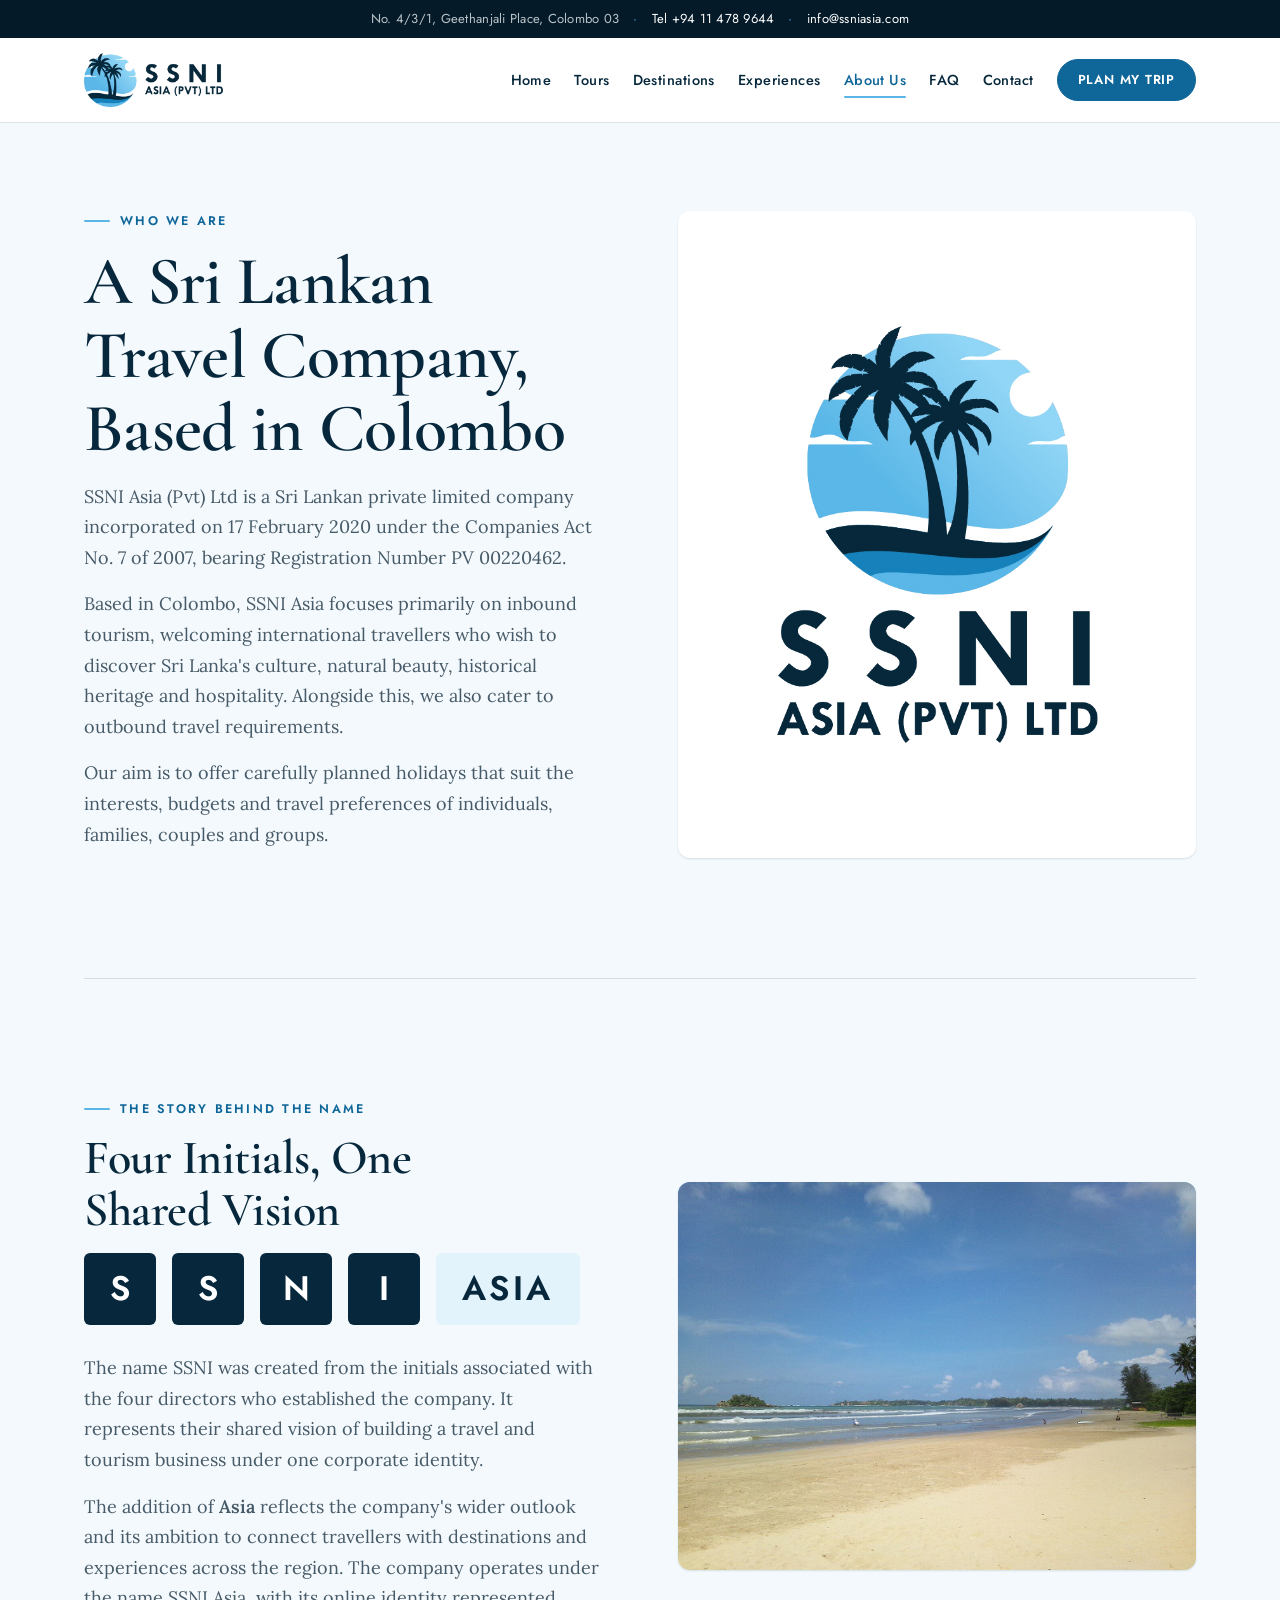
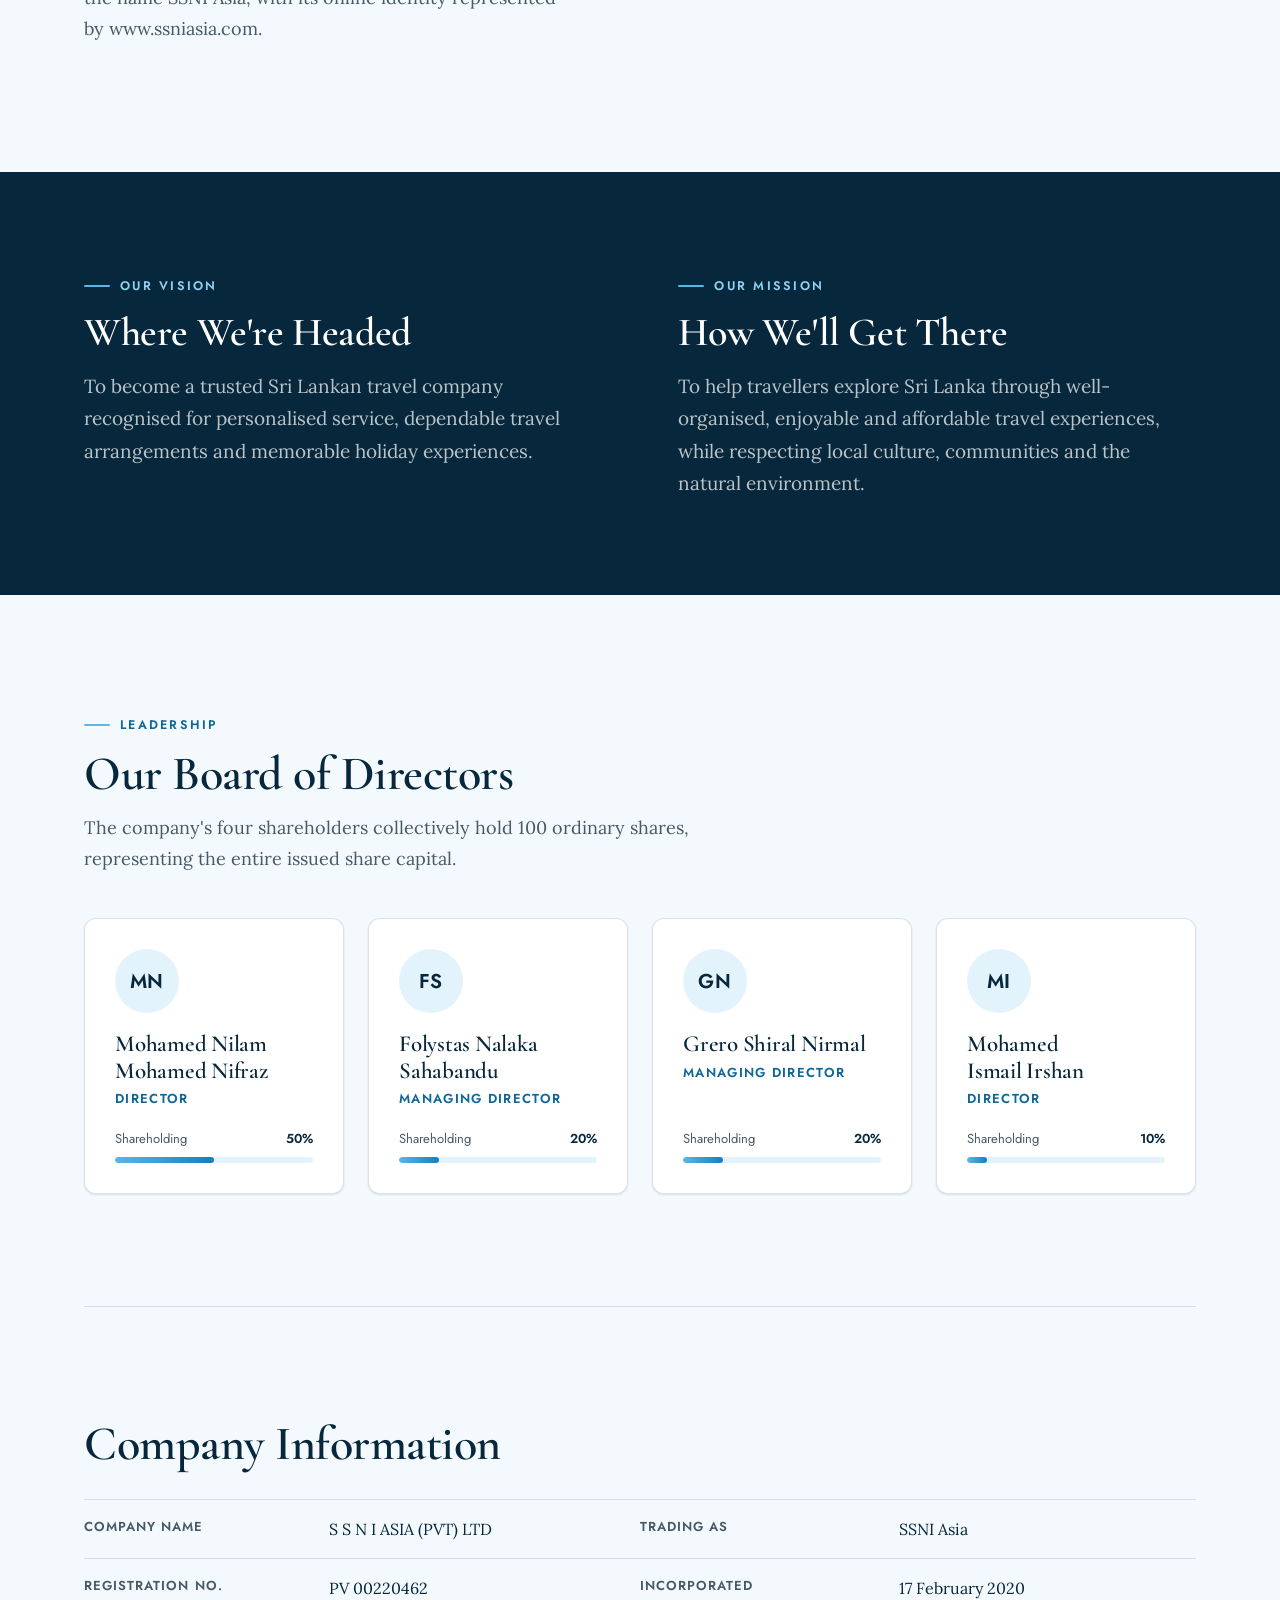
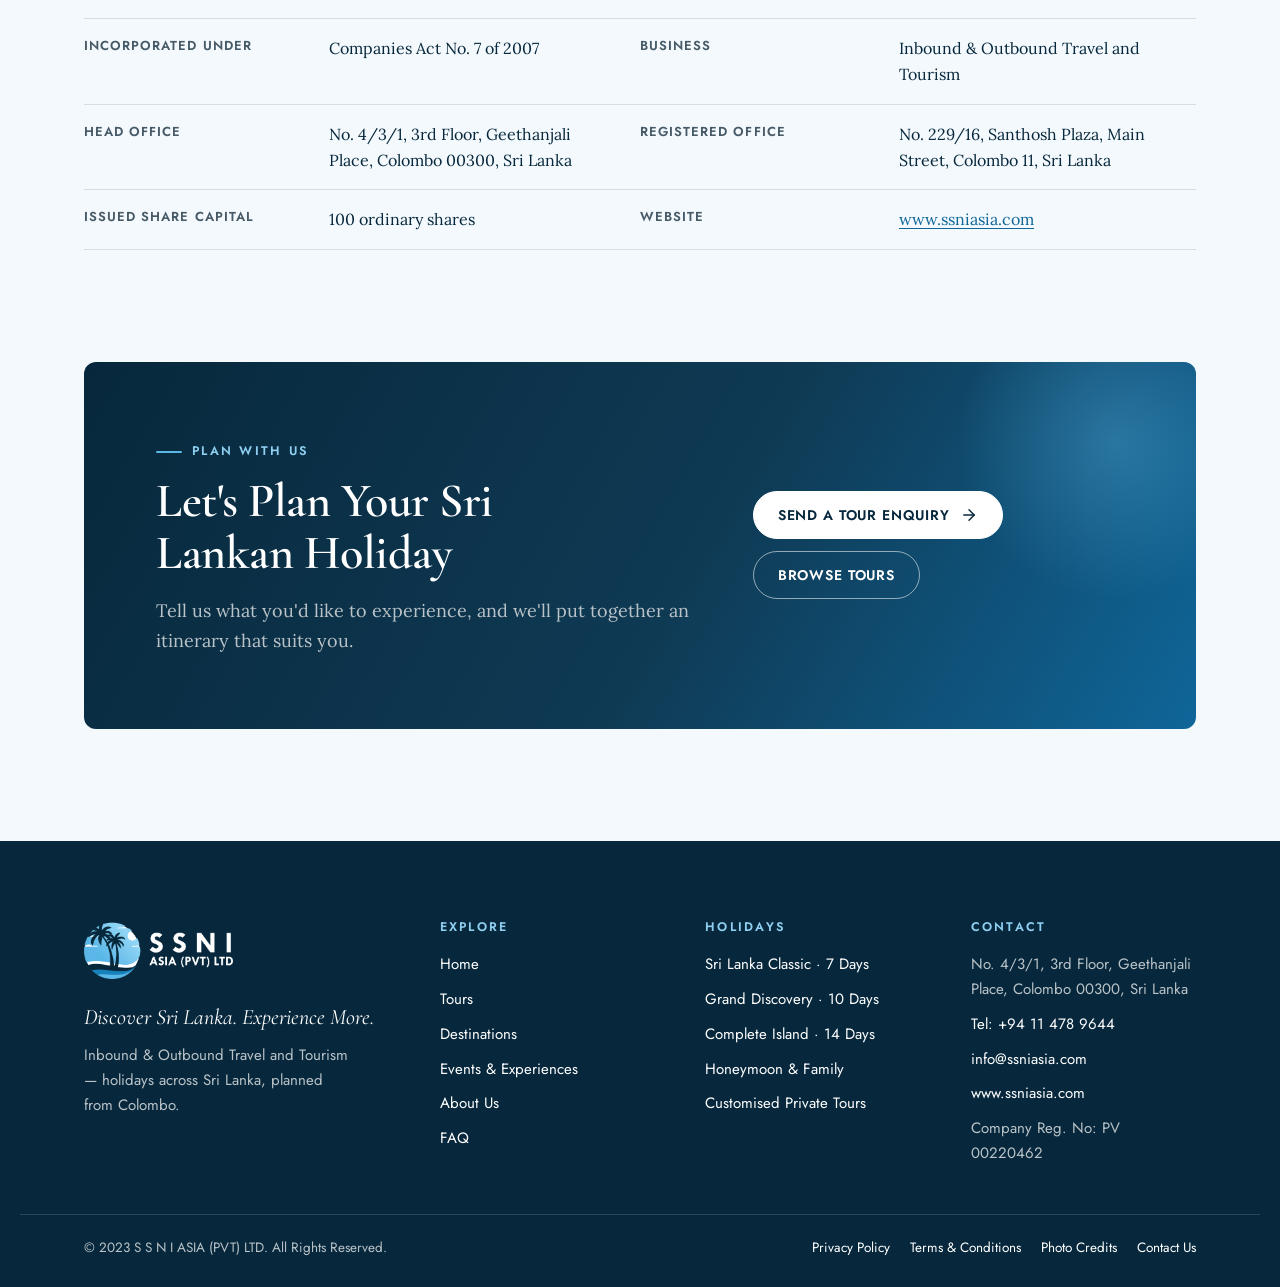
==== commit 549e7433: "Add destination photos, photo credits page and simplified enquiry form - Replace illustrated placeho" ====
--- a/about.html
+++ b/about.html
@@ -32,20 +32,6 @@
 </head>
 <body>
 <svg xmlns="http://www.w3.org/2000/svg" style="position:absolute;width:0;height:0;overflow:hidden" aria-hidden="true" focusable="false">
-<symbol id="scene-rock" viewBox="0 0 400 300"><circle cx="300" cy="86" r="24" fill="var(--s-sun)"/> <path fill="var(--s-far)" d="M0 214 Q60 196 120 208 T240 202 T400 210 V300 H0Z"/> <path fill="var(--s-mid)" d="M132 236 C138 206 146 176 156 154 C162 140 172 132 196 130 C224 128 242 132 250 144 C260 164 270 200 282 236Z"/> <path fill="var(--s-line)" d="M162 148 C190 140 226 140 248 148 L249 153 C226 146 190 146 161 153Z"/> <path fill="var(--s-near)" d="M0 242 Q14.3 229.8 28.6 242.3 Q42.9 227.9 57.1 242.6 Q71.4 224.2 85.7 239.4 Q100.0 233.0 114.3 244.0 Q128.6 229.5 142.9 240.4 Q157.1 218.9 171.4 241.8 Q185.7 221.2 200.0 241.9 Q214.3 224.0 228.6 239.9 Q242.9 224.1 257.1 244.2 Q271.4 225.7 285.7 243.4 Q300.0 223.5 314.3 239.4 Q328.6 222.3 342.9 242.5 Q357.1 228.9 371.4 239.2 Q385.7 220.7 400.0 241.8 V300 H0Z"/></symbol>
-<symbol id="scene-stupa" viewBox="0 0 400 300"><circle cx="96" cy="84" r="20" fill="var(--s-sun)"/> <path fill="var(--s-far)" d="M0 222 Q100 208 200 216 T400 214 V300 H0Z"/> <path fill="var(--s-sun)" d="M138 238 C138 178 262 178 262 238Z"/> <rect x="187" y="168" width="26" height="14" fill="var(--s-sun)"/> <path fill="var(--s-sun)" d="M193 168 L200 108 L207 168Z"/> <path fill="var(--s-mid)" d="M150 222 C170 214 230 214 250 222 L252 226 C230 219 170 219 148 226Z" opacity=".35"/> <rect x="112" y="236" width="176" height="12" fill="var(--s-mid)"/> <rect x="96" y="246" width="208" height="10" fill="var(--s-mid)"/> <path fill="var(--s-near)" d="M0 254 H400 V300 H0Z"/> <path fill="var(--s-near)" d="M40 254 V214 Q40 204 48 204 Q56 204 56 214 V254Z M344 254 V214 Q344 204 352 204 Q360 204 360 214 V254Z"/></symbol>
-<symbol id="scene-hills" viewBox="0 0 400 300"><circle cx="312" cy="78" r="22" fill="var(--s-sun)"/> <path fill="var(--s-far)" d="M0 168 Q90 116 190 150 T400 132 V300 H0Z"/> <path fill="var(--s-mid)" d="M0 206 Q120 156 240 196 T400 184 V300 H0Z"/> <g fill="none" stroke="var(--s-line)" stroke-width="3" stroke-linecap="round"> <path d="M30 214 Q130 176 230 206"/><path d="M50 230 Q150 194 250 222"/><path d="M70 246 Q170 212 270 238"/> <path d="M262 206 Q330 190 392 196"/><path d="M282 222 Q340 208 396 212"/></g> <path fill="var(--s-near)" d="M0 254 Q150 214 300 248 T400 240 V300 H0Z"/></symbol>
-<symbol id="scene-bridge" viewBox="0 0 400 300"><circle cx="80" cy="74" r="20" fill="var(--s-sun)"/> <path fill="var(--s-far)" d="M0 150 Q100 110 200 140 T400 120 V300 H0Z"/> <path fill="var(--s-mid)" fill-rule="evenodd" d="M70 168 H330 V262 H70Z M75.2 262 V190 A9.2 9.2 0 0 1 93.7 190 V262Z M104.1 262 V190 A9.2 9.2 0 0 1 122.6 190 V262Z M133.0 262 V190 A9.2 9.2 0 0 1 151.5 190 V262Z M161.9 262 V190 A9.2 9.2 0 0 1 180.4 190 V262Z M190.8 262 V190 A9.2 9.2 0 0 1 209.2 190 V262Z M219.6 262 V190 A9.2 9.2 0 0 1 238.1 190 V262Z M248.5 262 V190 A9.2 9.2 0 0 1 267.0 190 V262Z M277.4 262 V190 A9.2 9.2 0 0 1 295.9 190 V262Z M306.3 262 V190 A9.2 9.2 0 0 1 324.8 190 V262Z"/> <rect x="64" y="160" width="272" height="9" fill="var(--s-near)"/> <rect x="150" y="146" width="70" height="14" rx="3" fill="var(--s-near)"/> <rect x="224" y="148" width="44" height="12" rx="3" fill="var(--s-near)"/> <path fill="var(--s-near)" d="M0 170 Q50 158 80 172 L84 300 H0Z M400 168 Q350 156 320 172 L316 300 H400Z"/> <path fill="var(--s-near)" d="M0 268 Q16.7 256.4 33.3 267.2 Q50.0 259.9 66.7 270.2 Q83.3 261.3 100.0 268.0 Q116.7 251.7 133.3 265.5 Q150.0 255.4 166.7 268.7 Q183.3 261.0 200.0 267.3 Q216.7 253.8 233.3 267.7 Q250.0 253.6 266.7 265.9 Q283.3 258.8 300.0 265.7 Q316.7 255.9 333.3 270.5 Q350.0 255.0 366.7 269.6 Q383.3 257.3 400.0 269.5 V300 H0Z"/></symbol>
-<symbol id="scene-coast" viewBox="0 0 400 300"><circle cx="104" cy="92" r="26" fill="var(--s-sun)"/> <rect x="0" y="196" width="400" height="104" fill="var(--s-sea)"/> <g fill="none" stroke="var(--s-line)" stroke-width="3" stroke-linecap="round"> <path d="M30 212 H90"/><path d="M130 222 H210"/><path d="M60 236 H120"/><path d="M240 210 H290"/></g> <path fill="var(--s-sand)" d="M0 262 Q200 228 400 252 V300 H0Z"/> <path fill="var(--s-near)" d="M300 262 C296 222 290 182 277 142 L283 140 C298 180 305 222 309 262Z"/><path fill="var(--s-near)" d="M280 140 C262 122 236 120 218 132 C240 128 258 132 280 147ZM280 140 C268 116 250 104 232 106 C252 112 266 124 278 147ZM280 140 C286 116 304 104 322 106 C304 114 292 126 284 147ZM280 140 C300 124 326 124 342 138 C320 132 302 136 284 149ZM280 141 C266 141 246 151 236 169 C252 155 266 151 282 147ZM280 141 C296 143 314 155 322 173 C308 159 296 153 280 149Z"/></symbol>
-<symbol id="scene-wildlife" viewBox="0 0 400 300"><circle cx="304" cy="96" r="30" fill="var(--s-sun)"/> <path fill="var(--s-far)" d="M0 222 Q120 208 220 218 T400 212 V300 H0Z"/> <path fill="var(--s-mid)" d="M88 252 L92 200 L78 186 L82 183 L95 195 L99 178 L104 178 L102 199 L116 187 L119 190 L104 206 L100 252Z"/> <ellipse cx="98" cy="178" rx="48" ry="11" fill="var(--s-mid)"/> <path fill="var(--s-near)" d="M142 252 V228 C137 214 140 198 152 190 C165 182 190 180 206 186 C218 178 236 182 240 196 C244 208 242 222 246 236 C248 244 252 248 257 248 L255 253 C246 253 240 247 238 239 L236 227 C232 229 228 229 226 227 L226 252 H214 V232 H198 V252 H186 V232 C176 234 166 234 160 232 V252 H148Z"/> <path fill="var(--s-near)" d="M0 250 H400 V300 H0Z"/></symbol>
-<symbol id="scene-fort" viewBox="0 0 400 300"><circle cx="96" cy="88" r="22" fill="var(--s-sun)"/> <rect x="0" y="206" width="400" height="94" fill="var(--s-sea)"/> <g fill="none" stroke="var(--s-line)" stroke-width="3" stroke-linecap="round"><path d="M24 222 H84"/><path d="M110 236 H170"/><path d="M320 218 H376"/></g> <path fill="var(--s-sun)" d="M230 232 L237 140 L263 140 L270 232Z"/> <rect x="235" y="124" width="30" height="16" fill="var(--s-near)"/> <path fill="var(--s-near)" d="M233 125 Q250 106 267 125Z"/> <rect x="230" y="138" width="40" height="4" fill="var(--s-near)"/> <path fill="var(--s-near)" d="M0 244 L60 232 L340 232 L400 242 V300 H0Z"/> <path fill="var(--s-mid)" d="M300 232 V212 Q300 200 312 200 Q324 200 324 212 V232Z"/></symbol>
-<symbol id="scene-forest" viewBox="0 0 400 300"><path fill="var(--s-far)" d="M0 176 Q22.2 157.8 44.4 177.1 Q66.7 146.8 88.9 175.9 Q111.1 156.6 133.3 177.8 Q155.6 142.8 177.8 176.1 Q200.0 149.9 222.2 174.4 Q244.4 161.6 266.7 175.2 Q288.9 148.0 311.1 173.4 Q333.3 143.1 355.6 174.4 Q377.8 156.3 400.0 173.3 V300 H0Z"/> <rect x="0" y="186" width="400" height="10" fill="var(--s-line)"/> <path fill="var(--s-mid)" d="M0 216 Q25.0 182.7 50.0 217.5 Q75.0 178.0 100.0 218.7 Q125.0 179.5 150.0 218.5 Q175.0 198.7 200.0 215.8 Q225.0 174.0 250.0 216.9 Q275.0 175.2 300.0 213.7 Q325.0 186.8 350.0 214.5 Q375.0 184.8 400.0 216.4 V300 H0Z"/> <rect x="0" y="226" width="400" height="8" fill="var(--s-line)"/> <path fill="var(--s-near)" d="M0 254 Q28.6 225.3 57.1 254.4 Q85.7 212.5 114.3 253.8 Q142.9 223.8 171.4 254.5 Q200.0 232.5 228.6 254.1 Q257.1 220.5 285.7 255.8 Q314.3 235.0 342.9 252.8 Q371.4 235.1 400.0 255.9 V300 H0Z"/></symbol>
-<symbol id="scene-temple" viewBox="0 0 400 300"><path fill="var(--s-far)" d="M0 176 Q100 136 200 166 T400 150 V300 H0Z"/> <rect x="142" y="196" width="116" height="42" fill="var(--s-mid)"/> <path fill="var(--s-near)" d="M126 200 L150 176 L250 176 L274 200Z"/> <rect x="170" y="158" width="60" height="20" fill="var(--s-mid)"/> <path fill="var(--s-near)" d="M158 162 L178 140 L222 140 L242 162Z"/> <path fill="var(--s-near)" d="M197 140 L200 122 L203 140Z"/> <rect x="0" y="236" width="400" height="64" fill="var(--s-sea)"/> <g fill="none" stroke="var(--s-line)" stroke-width="3" stroke-linecap="round"><path d="M150 252 H250"/><path d="M170 266 H230"/><path d="M30 258 H90"/><path d="M310 262 H370"/></g></symbol>
-<symbol id="scene-surf" viewBox="0 0 400 300"><circle cx="318" cy="80" r="22" fill="var(--s-sun)"/> <rect x="0" y="216" width="400" height="84" fill="var(--s-far)"/> <path fill="var(--s-mid)" d="M0 236 C80 236 140 206 178 164 C206 132 258 120 290 142 C312 158 306 184 286 186 C300 170 290 154 272 158 C238 166 228 216 302 238 L400 238 V300 H0Z"/> <g fill="none" stroke="var(--s-line)" stroke-width="3" stroke-linecap="round"><path d="M196 168 C220 144 256 136 280 150"/><path d="M40 260 H120"/><path d="M220 262 H330"/></g> <path fill="var(--s-near)" d="M0 278 Q200 262 400 276 V300 H0Z"/></symbol>
-<symbol id="scene-lantern" viewBox="0 0 400 300"><g fill="none" stroke="var(--s-line)" stroke-width="2"><path d="M0 40 Q100 80 200 50 T400 44"/></g> <g fill="var(--s-sun)"> <path d="M100 72 L120 104 L100 136 L80 104Z"/><path d="M200 54 L224 92 L200 130 L176 92Z"/><path d="M310 58 L328 88 L310 118 L292 88Z"/></g> <g fill="var(--s-mid)" opacity=".55"><path d="M100 88 L110 104 L100 120 L90 104Z"/><path d="M200 72 L212 92 L200 112 L188 92Z"/><path d="M310 72 L319 88 L310 104 L301 88Z"/></g> <g stroke="var(--s-sun)" stroke-width="2" stroke-linecap="round"><path d="M94 138 V160 M100 138 V166 M106 138 V160 M194 132 V158 M200 132 V164 M206 132 V158 M304 120 V142 M310 120 V148 M316 120 V142"/></g> <path fill="var(--s-near)" d="M0 248 H40 V222 H70 V236 H96 V206 H128 V240 H164 V226 H210 V212 H236 V232 H270 V218 H306 V238 H340 V214 H370 V244 H400 V300 H0Z"/></symbol>
-<symbol id="scene-peak" viewBox="0 0 400 300"><circle cx="96" cy="90" r="20" fill="var(--s-sun)"/> <path fill="var(--s-far)" d="M0 212 Q80 172 150 196 L400 186 V300 H0Z"/> <path fill="var(--s-mid)" d="M86 262 L194 96 C198 90 204 90 208 96 L320 262Z"/> <rect x="194" y="86" width="14" height="10" fill="var(--s-near)"/> <path fill="none" stroke="var(--s-sun)" stroke-width="2.5" stroke-dasharray="2 6" stroke-linecap="round" d="M150 250 L230 220 L170 190 L222 160 L190 130 L201 98"/> <path fill="var(--s-near)" d="M0 262 Q16.7 249.2 33.3 262.8 Q50.0 246.6 66.7 260.7 Q83.3 248.4 100.0 264.3 Q116.7 245.6 133.3 260.1 Q150.0 248.4 166.7 262.7 Q183.3 250.0 200.0 264.8 Q216.7 249.7 233.3 261.7 Q250.0 245.2 266.7 262.8 Q283.3 252.1 300.0 260.9 Q316.7 250.0 333.3 259.3 Q350.0 248.8 366.7 263.4 Q383.3 250.8 400.0 264.1 V300 H0Z"/></symbol>
-<symbol id="scene-village" viewBox="0 0 400 300"><circle cx="100" cy="86" r="22" fill="var(--s-sun)"/> <path fill="var(--s-far)" d="M0 220 Q120 204 240 214 T400 206 V300 H0Z"/> <rect x="104" y="218" width="64" height="34" fill="var(--s-mid)"/> <path fill="var(--s-near)" d="M94 222 L136 190 L178 222Z"/> <rect x="128" y="232" width="14" height="20" fill="var(--s-near)"/> <rect x="186" y="226" width="48" height="26" fill="var(--s-mid)"/> <path fill="var(--s-near)" d="M178 230 L210 204 L242 230Z"/> <g transform="translate(14 -10)"><path fill="var(--s-near)" d="M300 262 C296 222 290 182 277 142 L283 140 C298 180 305 222 309 262Z"/><path fill="var(--s-near)" d="M280 140 C262 122 236 120 218 132 C240 128 258 132 280 147ZM280 140 C268 116 250 104 232 106 C252 112 266 124 278 147ZM280 140 C286 116 304 104 322 106 C304 114 292 126 284 147ZM280 140 C300 124 326 124 342 138 C320 132 302 136 284 149ZM280 141 C266 141 246 151 236 169 C252 155 266 151 282 147ZM280 141 C296 143 314 155 322 173 C308 159 296 153 280 149Z"/></g> <path fill="var(--s-near)" d="M0 252 H400 V300 H0Z"/></symbol>
-<symbol id="scene-wetland" viewBox="0 0 400 300"><circle cx="300" cy="92" r="24" fill="var(--s-sun)"/> <path fill="var(--s-far)" d="M0 206 Q100 196 200 202 T400 198 V300 H0Z"/> <rect x="0" y="222" width="400" height="78" fill="var(--s-sea)"/> <g fill="none" stroke="var(--s-line)" stroke-width="3" stroke-linecap="round"><path d="M60 240 H150"/><path d="M220 252 H330"/><path d="M110 270 H190"/></g> <g fill="none" stroke="var(--s-near)" stroke-width="3" stroke-linecap="round"><path d="M90 110 q8 -8 16 0 q8 -8 16 0"/><path d="M140 86 q6 -6 12 0 q6 -6 12 0"/><path d="M190 120 q7 -7 14 0 q7 -7 14 0"/></g> <g stroke="var(--s-near)" stroke-width="3" stroke-linecap="round"><path d="M20 300 V238 M30 300 V226 M40 300 V244 M360 300 V232 M370 300 V220 M380 300 V240"/></g> <path fill="var(--s-near)" d="M244 222 V196 M244 196 C244 184 256 182 258 192 L268 194 L258 198 C256 212 250 216 244 222Z M240 222 L236 246 M248 222 L250 246" stroke="var(--s-near)" stroke-width="2.5"/></symbol>
 <symbol id="i-arrow-right" viewBox="0 0 24 24" fill="none" stroke="currentColor" stroke-width="1.9" stroke-linecap="round" stroke-linejoin="round"><path d="M5 12h14"/><path d="m12 5 7 7-7 7"/></symbol>
 <symbol id="i-arrow-left" viewBox="0 0 24 24" fill="none" stroke="currentColor" stroke-width="1.9" stroke-linecap="round" stroke-linejoin="round"><path d="M19 12H5"/><path d="m12 19-7-7 7-7"/></symbol>
 <symbol id="i-phone" viewBox="0 0 24 24" fill="none" stroke="currentColor" stroke-width="1.9" stroke-linecap="round" stroke-linejoin="round"><path d="M13.832 16.568a1 1 0 0 0 1.213-.303l.355-.465A2 2 0 0 1 17 15h3a2 2 0 0 1 2 2v3a2 2 0 0 1-2 2A18 18 0 0 1 2 4a2 2 0 0 1 2-2h3a2 2 0 0 1 2 2v3a2 2 0 0 1-.598 1.5l-.466.355a1 1 0 0 0-.302 1.214 14.9 14.9 0 0 0 6.196 6.196z"/></symbol>
@@ -113,7 +99,7 @@
 <hr class="rule rule--inset"/>
 
 <section class="section wrap split split--reverse">
-  <figure class="plate scene--dawn ar-4-3"><svg viewBox="0 0 400 300" preserveAspectRatio="xMidYMax slice" role="img" aria-label="Illustration: One corporate identity"><use href="#scene-coast"/></svg><figcaption class="plate__tag">One corporate identity</figcaption></figure>
+  <figure class="plate ar-4-3"><img src="images/weligama.jpg" alt="The long sandy sweep of Weligama bay" width="1280" height="960" loading="lazy" decoding="async"></figure>
   <div>
     <span class="kicker">The story behind the name</span>
     <h2>Four Initials, One Shared Vision</h2>
@@ -250,7 +236,7 @@
   </div>
   <div class="wrap footer-bottom">
     <span>© 2023 S S N I ASIA (PVT) LTD. All Rights Reserved.</span>
-    <span class="footer-bottom__links"><a href="privacy.html">Privacy Policy</a><a href="terms.html">Terms &amp; Conditions</a><a href="contact.html">Contact Us</a></span>
+    <span class="footer-bottom__links"><a href="privacy.html">Privacy Policy</a><a href="terms.html">Terms &amp; Conditions</a><a href="credits.html">Photo Credits</a><a href="contact.html">Contact Us</a></span>
   </div>
 </footer>
 <a class="fab" href="contact.html#enquiry" aria-label="Plan my trip — send a tour enquiry"><svg aria-hidden="true" focusable="false"><use href="#i-compass"/></svg><span>Plan My Trip</span></a>
--- a/assets/site.css
+++ b/assets/site.css
@@ -357,7 +357,7 @@
 }
 .hero__slides > .plate.is-active { opacity: 1; visibility: visible; transition: opacity 1s var(--ease), visibility 0s; }
 /* slow Ken-Burns drift on the active slide */
-.hero__slides > .plate.is-active > svg { animation: kenburns 9s ease-out both; }
+.hero__slides > .plate.is-active > img { animation: kenburns 9s ease-out both; }
 @keyframes kenburns { from { transform: scale(1.08) translateY(-1.5%); } to { transform: none; } }
 .hero__badge {
   position: absolute; right: -14px; top: 28px; z-index: 2;
@@ -402,7 +402,7 @@
 @keyframes rise { to { opacity: 1; transform: none; } }
 @media (prefers-reduced-motion: reduce) {
   .hero__slides > .plate, .hero__slides > .plate.is-active { transition: none; }
-  .hero__slides > .plate.is-active > svg { animation: none; }
+  .hero__slides > .plate.is-active > img { animation: none; }
   .js .hero__intro > * { opacity: 1; transform: none; animation: none; }
 }
 
@@ -831,3 +831,10 @@
   .split--form { grid-template-columns: minmax(0, 0.8fr) minmax(0, 1.2fr); }
   .split--aside { grid-template-columns: minmax(0, 1.5fr) minmax(0, 0.5fr); }
 }
+
+/* photo credits table */
+.credits-table { overflow-x: auto; }
+.credits-table table { width: 100%; border-collapse: collapse; font-family: var(--font-ui); font-size: 14px; }
+.credits-table th { text-align: left; font-size: 12px; letter-spacing: 0.12em; text-transform: uppercase; color: var(--color-text-muted); padding: 10px 12px; border-bottom: 1px solid var(--color-divider); }
+.credits-table td { padding: 10px 12px; border-bottom: 1px solid var(--color-divider); vertical-align: middle; }
+.credits-table img { width: 96px; height: 64px; object-fit: cover; border-radius: var(--radius-sm); }
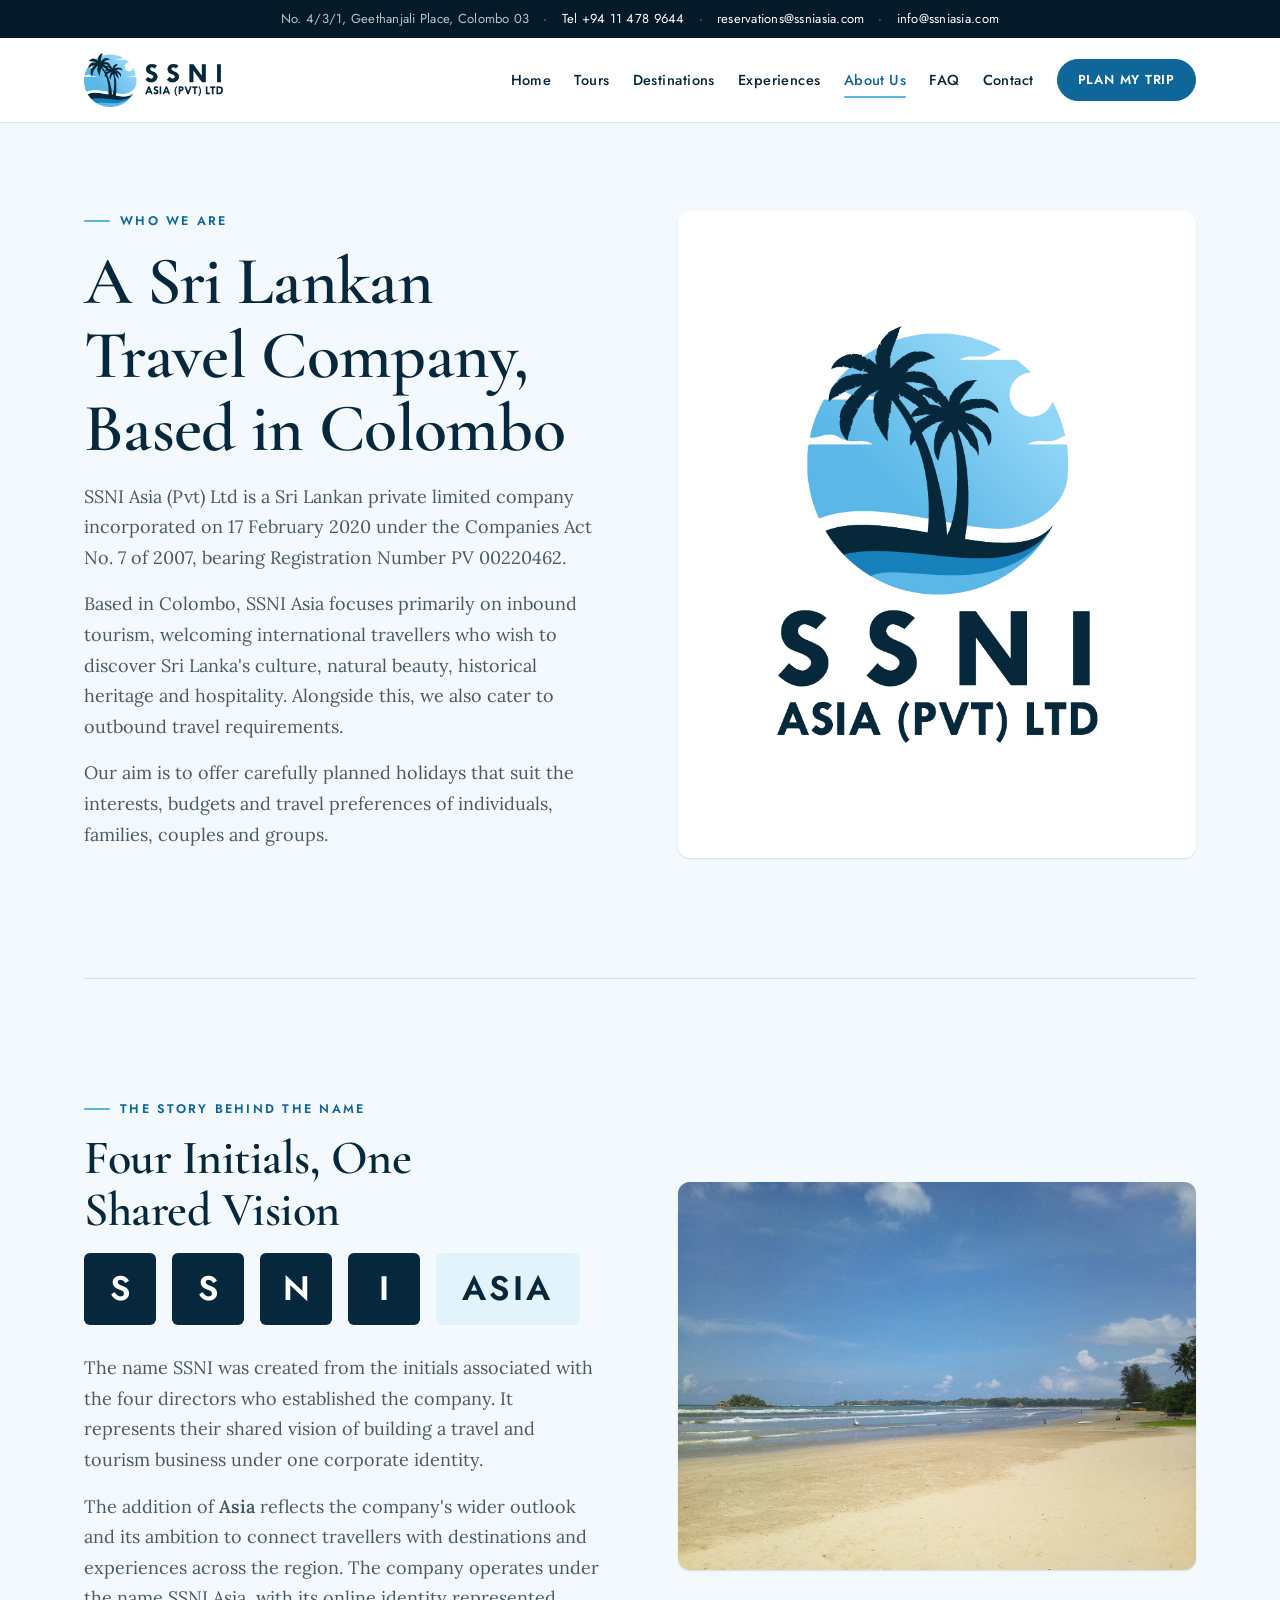
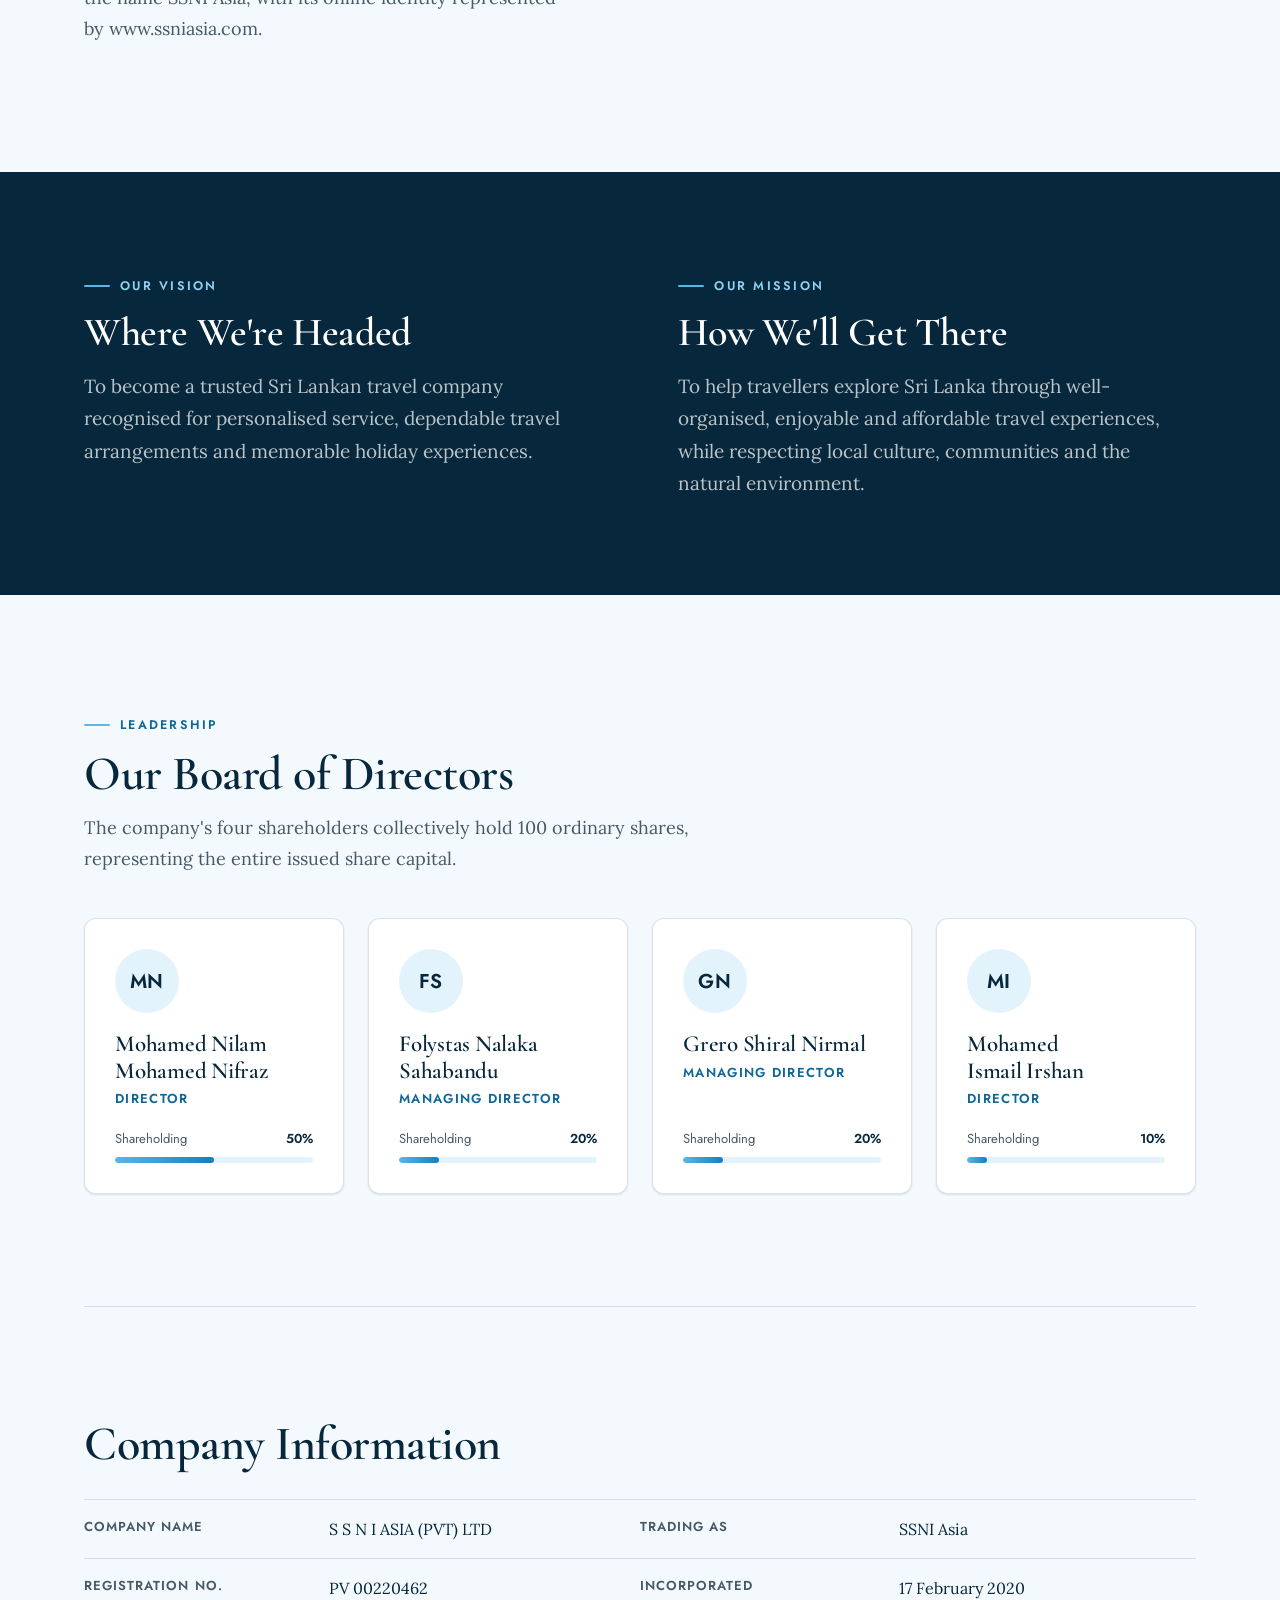
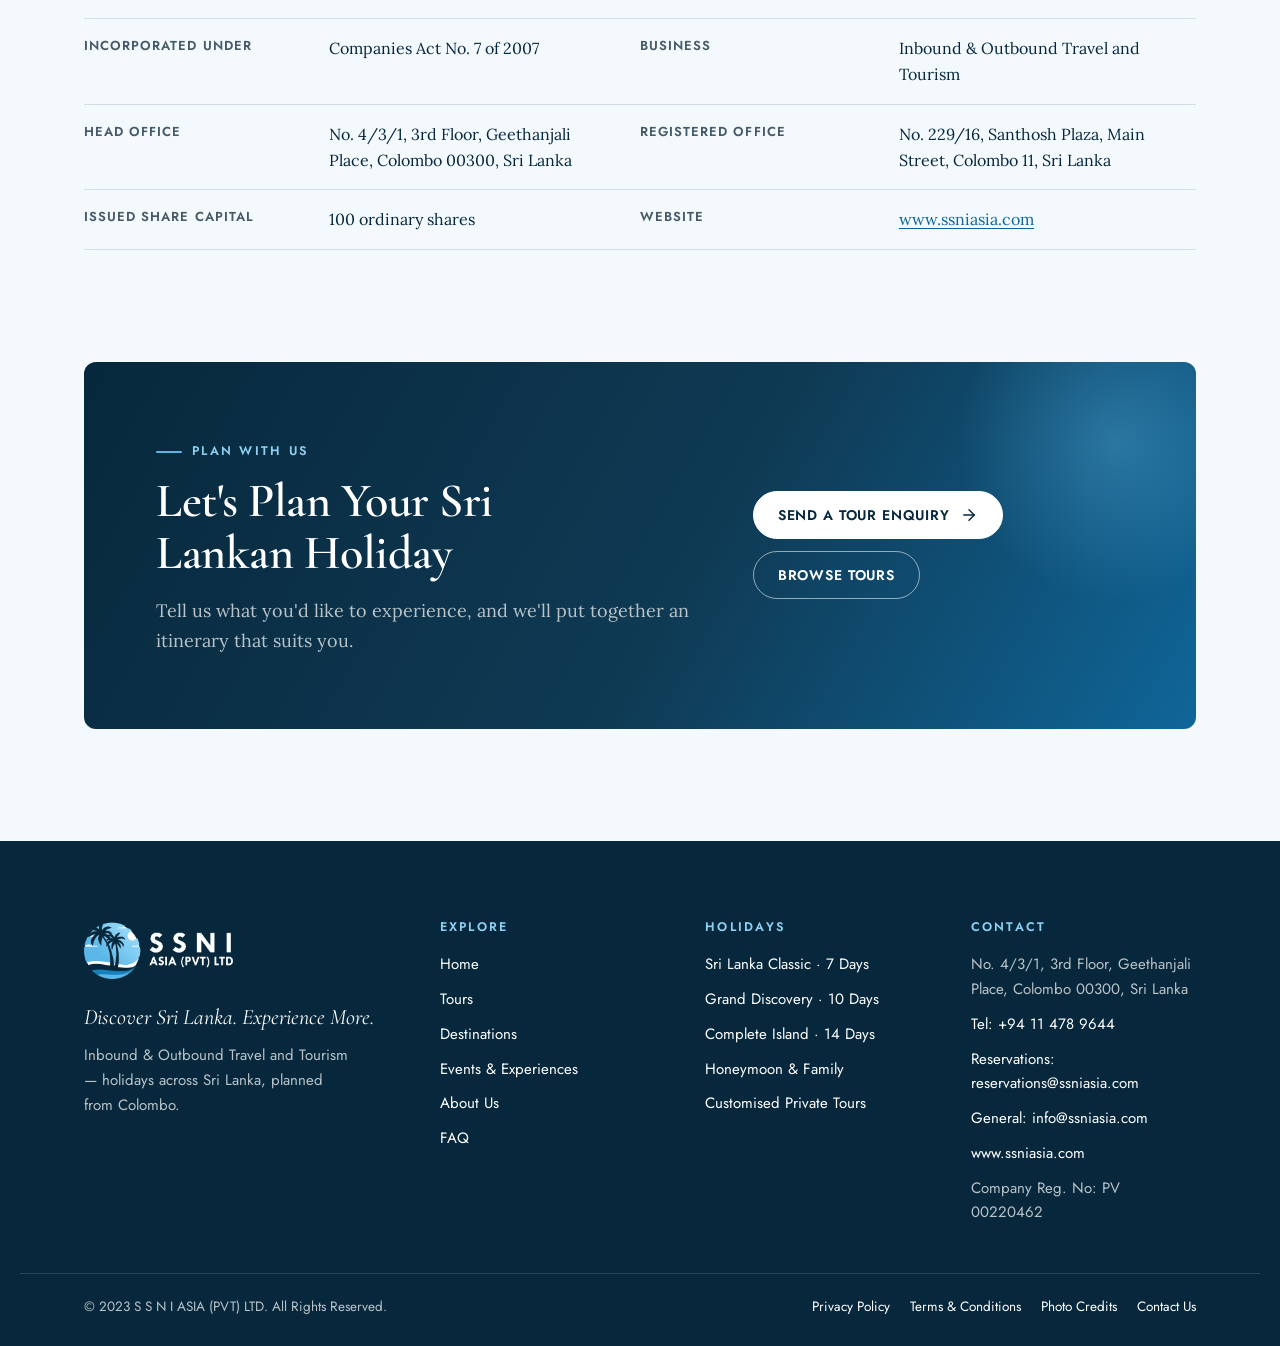
==== commit 57b44472: "new mail" ====
--- a/about.html
+++ b/about.html
@@ -60,7 +60,9 @@
     <span class="topbar__sep" aria-hidden="true">·</span>
     <a href="tel:+94114789644">Tel +94 11 478 9644</a>
     <span class="topbar__sep" aria-hidden="true">·</span>
-    <a href="mailto:info@ssniasia.com">info@ssniasia.com</a>
+    <a href="mailto:reservations@ssniasia.com">reservations@ssniasia.com</a>
+    <span class="topbar__sep topbar__extra" aria-hidden="true">·</span>
+    <a class="topbar__extra" href="mailto:info@ssniasia.com">info@ssniasia.com</a>
   </div>
 </div>
 
@@ -228,7 +230,8 @@
       <ul>
         <li>No. 4/3/1, 3rd Floor, Geethanjali Place, Colombo 00300, Sri Lanka</li>
         <li><a href="tel:+94114789644">Tel: +94 11 478 9644</a></li>
-        <li><a href="mailto:info@ssniasia.com">info@ssniasia.com</a></li>
+        <li><a href="mailto:reservations@ssniasia.com">Reservations: reservations@ssniasia.com</a></li>
+        <li><a href="mailto:info@ssniasia.com">General: info@ssniasia.com</a></li>
         <li><a href="https://www.ssniasia.com/">www.ssniasia.com</a></li>
         <li>Company Reg. No: PV 00220462</li>
       </ul>
--- a/assets/site.css
+++ b/assets/site.css
@@ -232,7 +232,7 @@
 .topbar a { color: var(--color-on-band); text-decoration: none; }
 .topbar a:hover { color: var(--color-sky-300); }
 .topbar__sep { color: var(--color-sky); }
-@media (max-width: 720px) { .topbar__addr, .topbar__addr + .topbar__sep { display: none; } }
+@media (max-width: 720px) { .topbar__addr, .topbar__addr + .topbar__sep, .topbar__extra { display: none; } }
 
 .site-nav {
   position: sticky; top: 0; z-index: 100;
